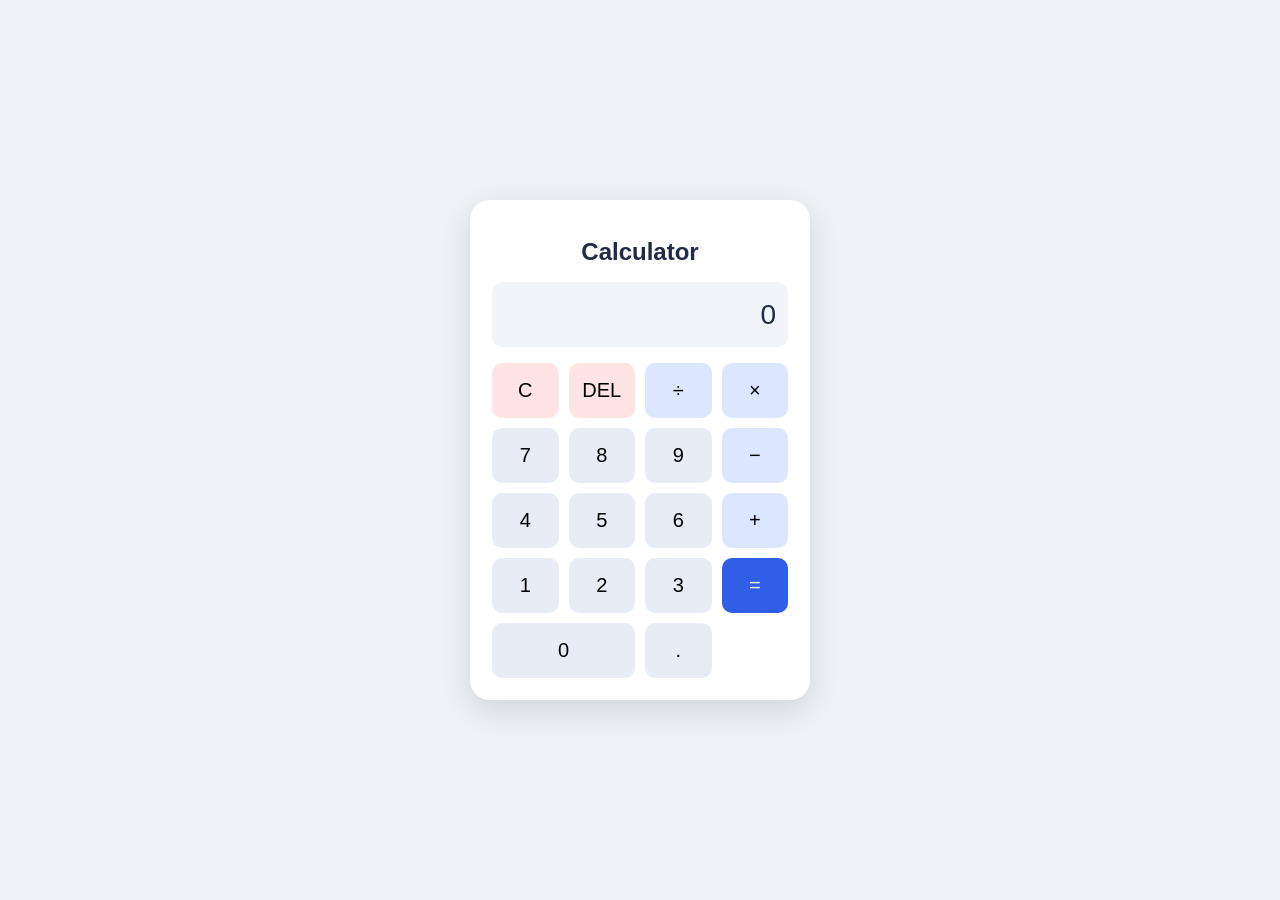
==== index.html @ 1b438744 "Add Calculator project files" ====
<!DOCTYPE html>
<html lang="en">
<head>
    <meta charset="UTF-8">
    <meta name="viewport" content="width=device-width, initial-scale=1.0">
    <title>My Calculator</title>
    <link rel="stylesheet" href="style.css">
    <script src="script.js" defer></script>
</head>
<body>
    <main class="calculator">
        <h1>Calculator</h1>

        <input
            type="text"
            id="display"
            value="0"
            aria-label="Calculator display"
            readonly
        >

        <div class="buttons">
            <button data-action="clear">C</button>
            <button data-action="delete">DEL</button>
            <button data-value="/">÷</button>
            <button data-value="*">×</button>

            <button data-value="7">7</button>
            <button data-value="8">8</button>
            <button data-value="9">9</button>
            <button data-value="-">−</button>

            <button data-value="4">4</button>
            <button data-value="5">5</button>
            <button data-value="6">6</button>
            <button data-value="+">+</button>

            <button data-value="1">1</button>
            <button data-value="2">2</button>
            <button data-value="3">3</button>
            <button data-action="equals">=</button>

            <button data-value="0" class="zero">0</button>
            <button data-value=".">.</button>
        </div>
    </main>
</body>
</html>
---- style.css ----
* {
    box-sizing: border-box;
}

body {
    margin: 0;
    min-height: 100vh;
    display: flex;
    justify-content: center;
    align-items: center;
    background: #eef2f7;
    font-family: Arial, sans-serif;
}

.calculator {
    width: min(340px, 92vw);
    padding: 22px;
    border-radius: 20px;
    background: #ffffff;
    box-shadow: 0 10px 30px rgba(0, 0, 0, 0.12);
}

h1 {
    text-align: center;
    font-size: 24px;
    color: #202b46;
}

#display {
    width: 100%;
    height: 65px;
    margin-bottom: 16px;
    padding: 12px;
    border: none;
    border-radius: 10px;
    background: #f1f4f9;
    text-align: right;
    font-size: 28px;
    color: #202b46;
}

.buttons {
    display: grid;
    grid-template-columns: repeat(4, 1fr);
    gap: 10px;
}

button {
    min-height: 55px;
    border: none;
    border-radius: 10px;
    background: #e8edf5;
    font-size: 20px;
    cursor: pointer;
}

button:hover {
    background: #d5dfef;
}

button[data-value="+"] ,
button[data-value="-"] ,
button[data-value="*"] ,
button[data-value="/"] {
    background: #dce7ff;
}

button[data-action="equals"] {
    background: #315ee7;
    color: white;
}

button[data-action="clear"],
button[data-action="delete"] {
    background: #ffe4e4;
}

button.zero {
    grid-column: span 2;
}
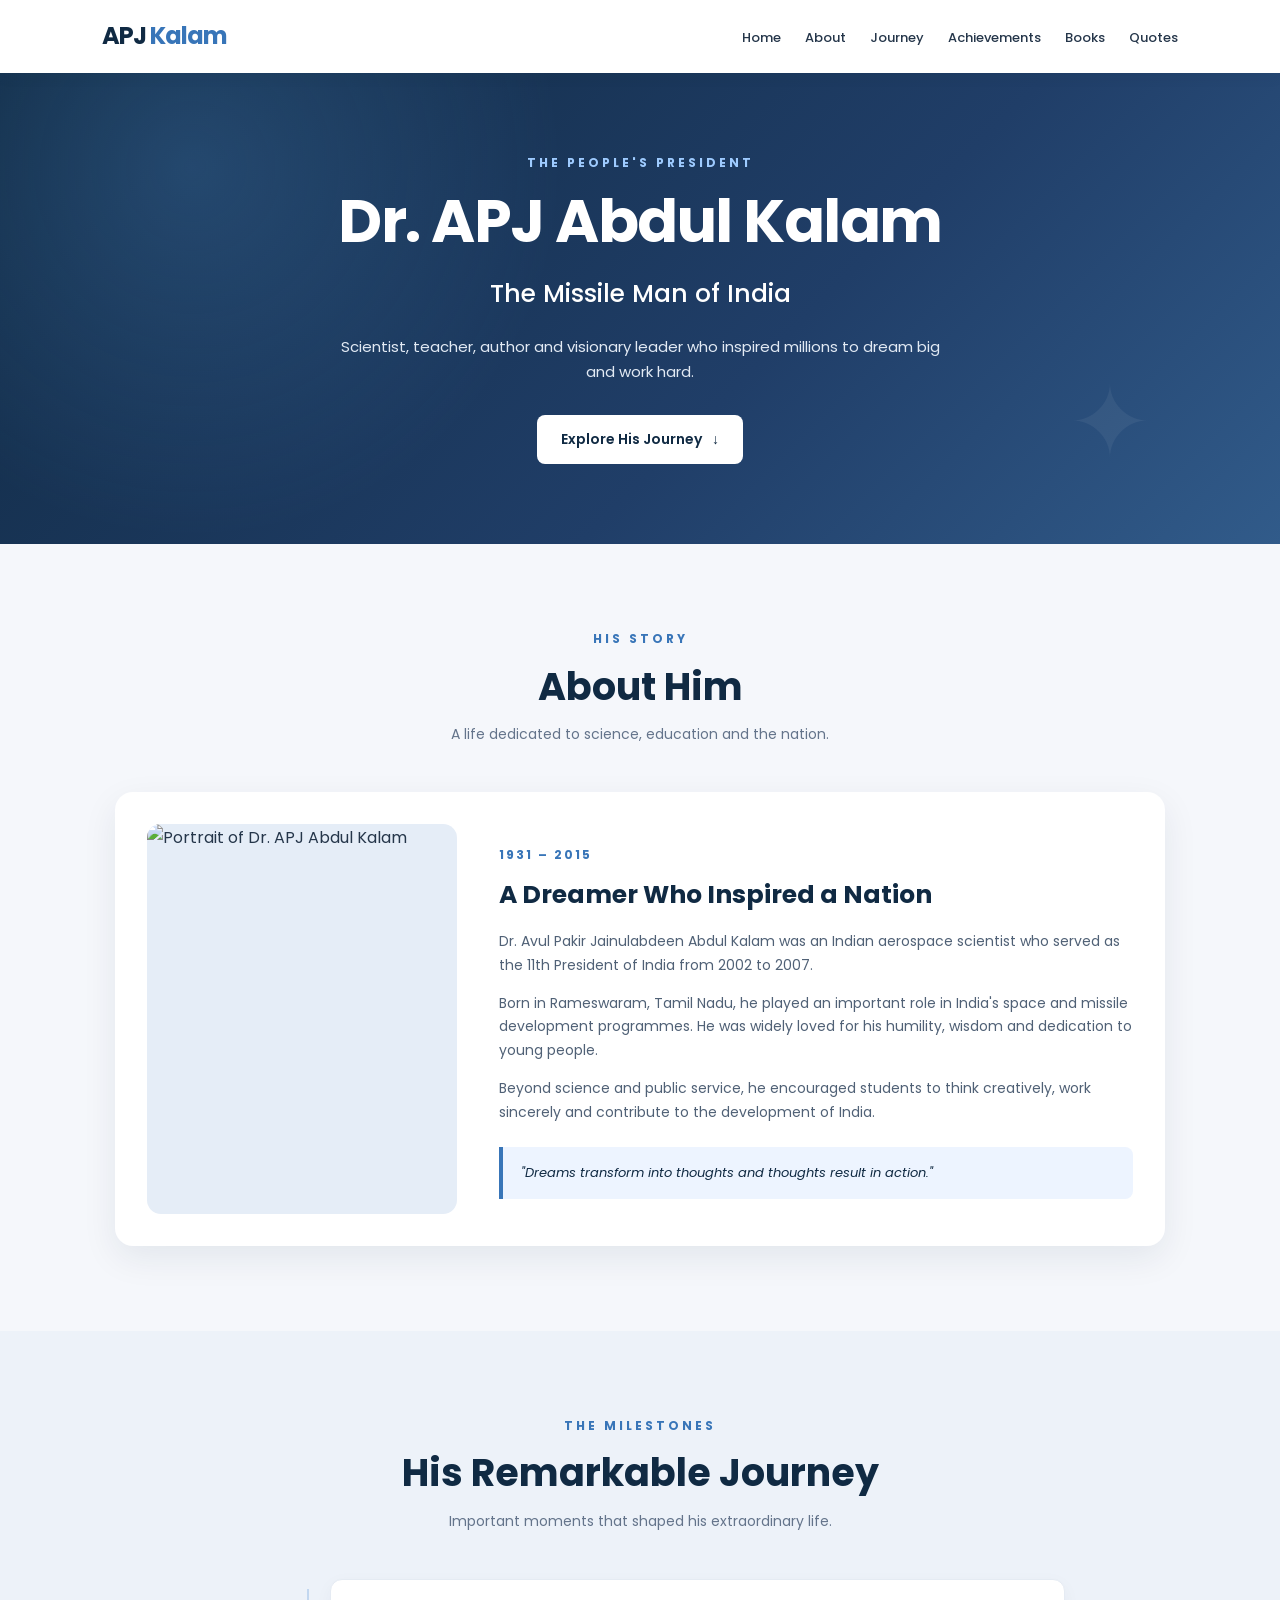
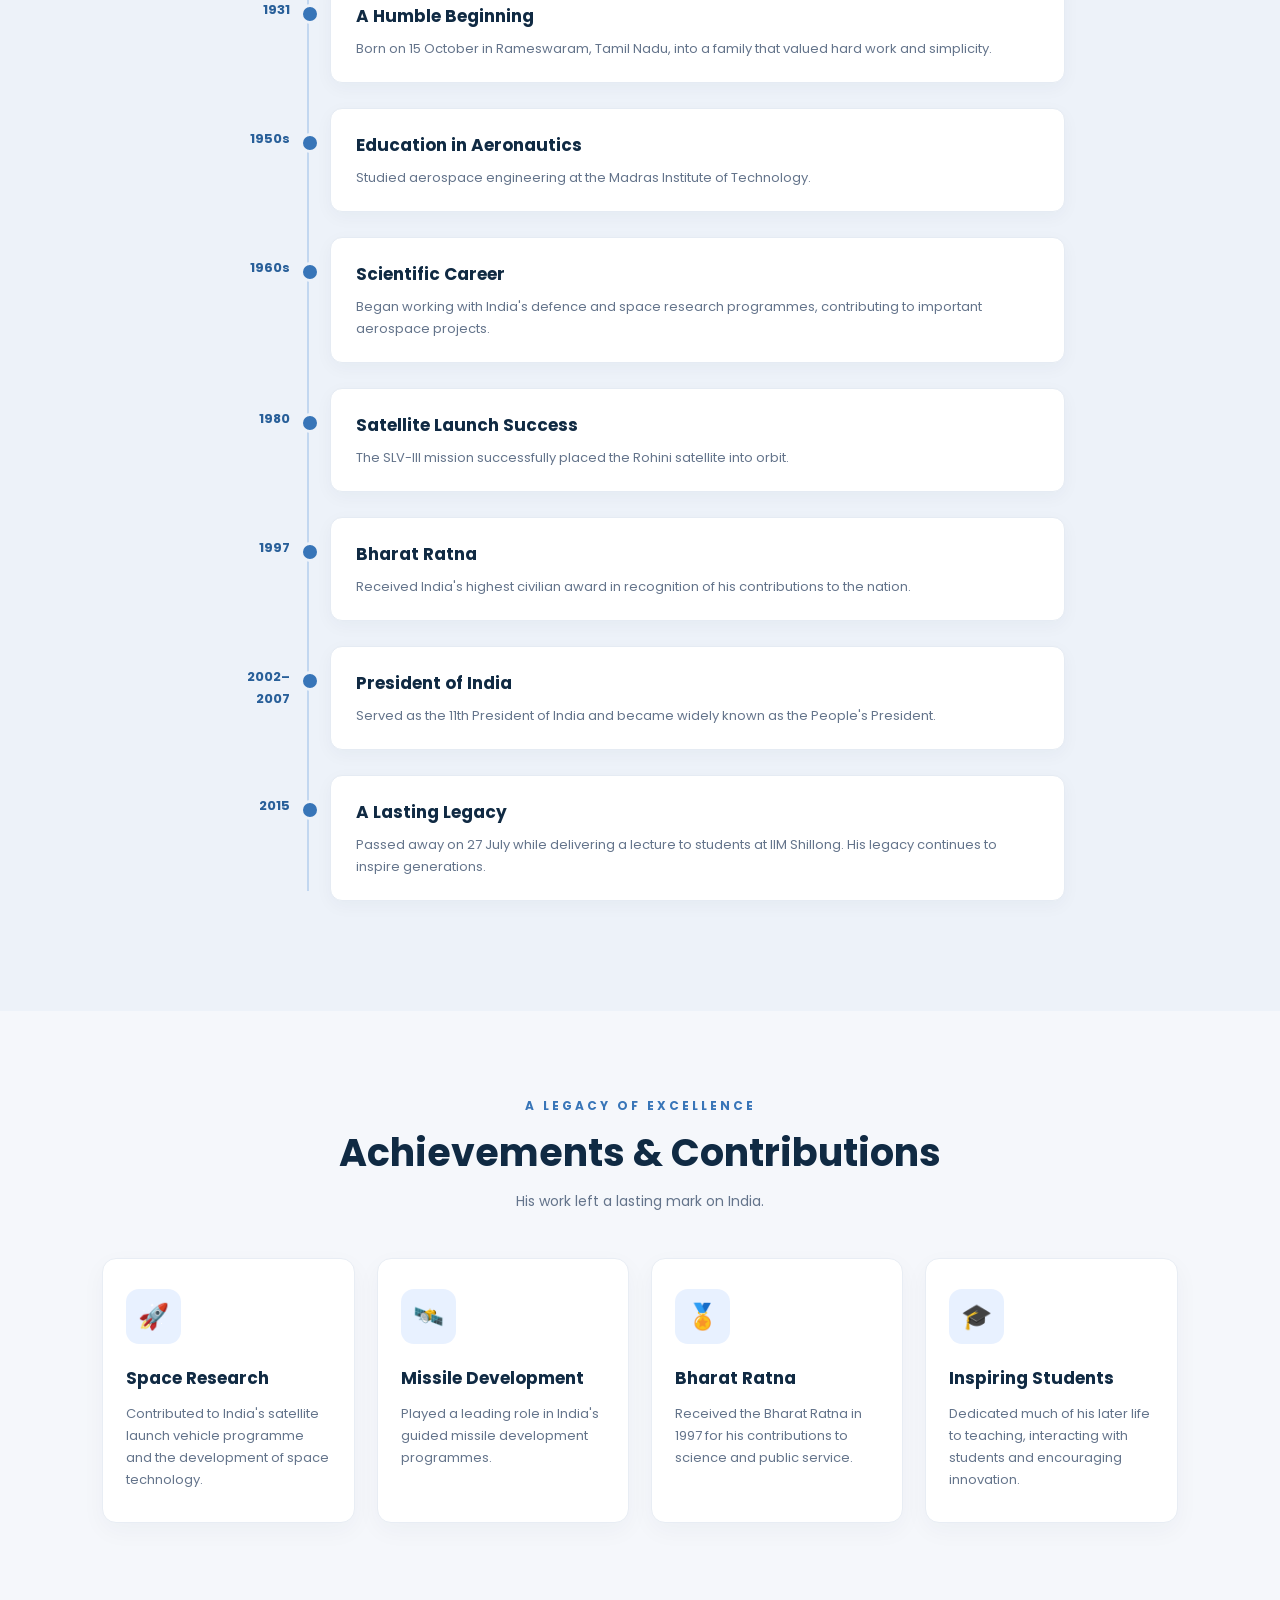
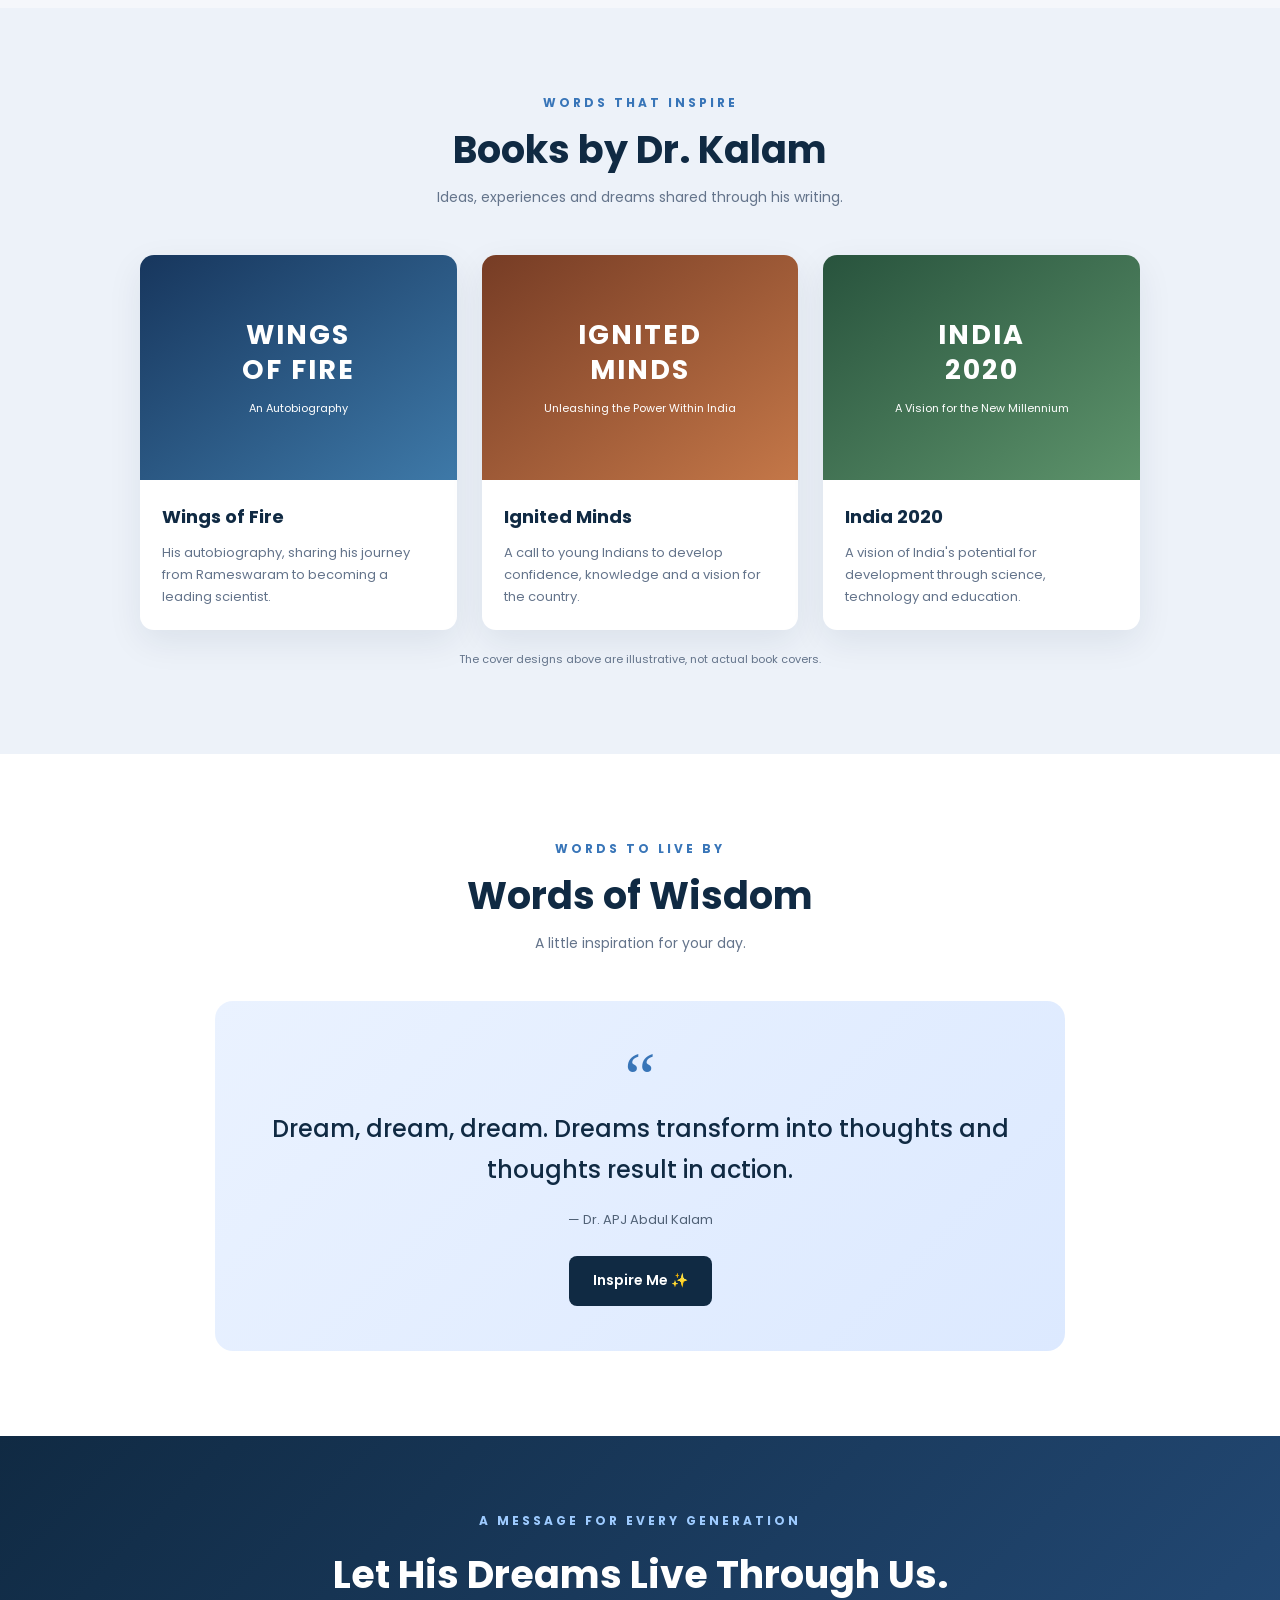
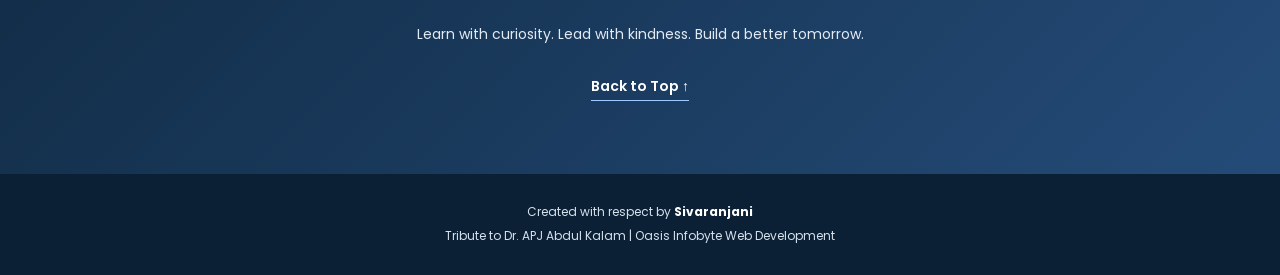
==== commit fcf5449c: "Add APJ Abdul Kalam Tribute Page" ====
--- a/index.html
+++ b/index.html
@@ -4,46 +4,345 @@
 <head>
     <meta charset="UTF-8">
     <meta name="viewport" content="width=device-width, initial-scale=1.0">
-    <title>My Calculator</title>
+    <meta name="description" content="A tribute to Dr. APJ Abdul Kalam, India's Missile Man and People's President.">
+    <title>Dr. APJ Abdul Kalam | Tribute Page</title>
+
+    <link rel="preconnect" href="https://fonts.googleapis.com">
+    <link rel="preconnect" href="https://fonts.gstatic.com" crossorigin>
+    <link href="https://fonts.googleapis.com/css2?family=Poppins:wght@300;400;500;600;700&display=swap" rel="stylesheet">
+
     <link rel="stylesheet" href="style.css">
     <script src="script.js" defer></script>
 </head>
+
 <body>
-    <main class="calculator">
-        <h1>Calculator</h1>
-
-        <input
-            type="text"
-            id="display"
-            value="0"
-            aria-label="Calculator display"
-            readonly
-        >
-
-        <div class="buttons">
-            <button data-action="clear">C</button>
-            <button data-action="delete">DEL</button>
-            <button data-value="/">÷</button>
-            <button data-value="*">×</button>
-
-            <button data-value="7">7</button>
-            <button data-value="8">8</button>
-            <button data-value="9">9</button>
-            <button data-value="-">−</button>
-
-            <button data-value="4">4</button>
-            <button data-value="5">5</button>
-            <button data-value="6">6</button>
-            <button data-value="+">+</button>
-
-            <button data-value="1">1</button>
-            <button data-value="2">2</button>
-            <button data-value="3">3</button>
-            <button data-action="equals">=</button>
-
-            <button data-value="0" class="zero">0</button>
-            <button data-value=".">.</button>
-        </div>
+
+    <!-- Navigation -->
+    <nav class="navbar">
+        <a href="#home" class="logo">APJ <span>Kalam</span></a>
+
+        <button class="menu-toggle" id="menuToggle"
+                aria-label="Toggle navigation" aria-expanded="false">
+            ☰
+        </button>
+
+        <ul class="nav-links" id="navLinks">
+            <li><a href="#home">Home</a></li>
+            <li><a href="#about">About</a></li>
+            <li><a href="#timeline">Journey</a></li>
+            <li><a href="#achievements">Achievements</a></li>
+            <li><a href="#books">Books</a></li>
+            <li><a href="#quotes">Quotes</a></li>
+        </ul>
+    </nav>
+
+    <main>
+        <!-- Hero Section -->
+        <header class="hero" id="home">
+            <div class="hero-content">
+                <p class="eyebrow">THE PEOPLE'S PRESIDENT</p>
+
+                <h1>Dr. APJ Abdul Kalam</h1>
+
+                <p class="hero-subtitle">
+                    The Missile Man of India
+                </p>
+
+                <p class="hero-description">
+                    Scientist, teacher, author and visionary leader
+                    who inspired millions to dream big and work hard.
+                </p>
+
+                <a href="#about" class="primary-btn">
+                    Explore His Journey <span>↓</span>
+                </a>
+            </div>
+
+            <div class="hero-decoration" aria-hidden="true">✦</div>
+        </header>
+
+        <!-- About Section -->
+        <section class="section" id="about">
+            <div class="section-heading">
+                <p class="eyebrow">HIS STORY</p>
+                <h2>About Him</h2>
+                <p>A life dedicated to science, education and the nation.</p>
+            </div>
+
+            <div class="about-card">
+                <div class="about-image">
+                    <img
+                        src="https://upload.wikimedia.org/wikipedia/commons/6/6e/A._P._J._Abdul_Kalam.jpg"
+                        alt="Portrait of Dr. APJ Abdul Kalam"
+                        loading="lazy"
+                        onerror="this.onerror=null;this.src='https://placehold.co/400x500/e5edf7/17365d?text=APJ+Abdul+Kalam';"
+                    >
+                </div>
+
+                <div class="about-content">
+                    <span class="small-label">1931 – 2015</span>
+                    <h3>A Dreamer Who Inspired a Nation</h3>
+
+                    <p>
+                        Dr. Avul Pakir Jainulabdeen Abdul Kalam was an Indian
+                        aerospace scientist who served as the 11th President
+                        of India from 2002 to 2007.
+                    </p>
+
+                    <p>
+                        Born in Rameswaram, Tamil Nadu, he played an important
+                        role in India's space and missile development programmes.
+                        He was widely loved for his humility, wisdom and
+                        dedication to young people.
+                    </p>
+
+                    <p>
+                        Beyond science and public service, he encouraged
+                        students to think creatively, work sincerely and
+                        contribute to the development of India.
+                    </p>
+
+                    <div class="about-highlight">
+                        "Dreams transform into thoughts and thoughts result in action."
+                    </div>
+                </div>
+            </div>
+        </section>
+
+        <!-- Timeline Section -->
+        <section class="section section-soft" id="timeline">
+            <div class="section-heading">
+                <p class="eyebrow">THE MILESTONES</p>
+                <h2>His Remarkable Journey</h2>
+                <p>Important moments that shaped his extraordinary life.</p>
+            </div>
+
+            <div class="timeline">
+                <article class="timeline-item">
+                    <span class="timeline-year">1931</span>
+                    <div class="timeline-card">
+                        <h3>A Humble Beginning</h3>
+                        <p>
+                            Born on 15 October in Rameswaram, Tamil Nadu,
+                            into a family that valued hard work and simplicity.
+                        </p>
+                    </div>
+                </article>
+
+                <article class="timeline-item">
+                    <span class="timeline-year">1950s</span>
+                    <div class="timeline-card">
+                        <h3>Education in Aeronautics</h3>
+                        <p>
+                            Studied aerospace engineering at the Madras
+                            Institute of Technology.
+                        </p>
+                    </div>
+                </article>
+
+                <article class="timeline-item">
+                    <span class="timeline-year">1960s</span>
+                    <div class="timeline-card">
+                        <h3>Scientific Career</h3>
+                        <p>
+                            Began working with India's defence and space
+                            research programmes, contributing to important
+                            aerospace projects.
+                        </p>
+                    </div>
+                </article>
+
+                <article class="timeline-item">
+                    <span class="timeline-year">1980</span>
+                    <div class="timeline-card">
+                        <h3>Satellite Launch Success</h3>
+                        <p>
+                            The SLV-III mission successfully placed the
+                            Rohini satellite into orbit.
+                        </p>
+                    </div>
+                </article>
+
+                <article class="timeline-item">
+                    <span class="timeline-year">1997</span>
+                    <div class="timeline-card">
+                        <h3>Bharat Ratna</h3>
+                        <p>
+                            Received India's highest civilian award in
+                            recognition of his contributions to the nation.
+                        </p>
+                    </div>
+                </article>
+
+                <article class="timeline-item">
+                    <span class="timeline-year">2002–2007</span>
+                    <div class="timeline-card">
+                        <h3>President of India</h3>
+                        <p>
+                            Served as the 11th President of India and became
+                            widely known as the People's President.
+                        </p>
+                    </div>
+                </article>
+
+                <article class="timeline-item">
+                    <span class="timeline-year">2015</span>
+                    <div class="timeline-card">
+                        <h3>A Lasting Legacy</h3>
+                        <p>
+                            Passed away on 27 July while delivering a lecture
+                            to students at IIM Shillong. His legacy continues
+                            to inspire generations.
+                        </p>
+                    </div>
+                </article>
+            </div>
+        </section>
+
+        <!-- Achievements Section -->
+        <section class="section" id="achievements">
+            <div class="section-heading">
+                <p class="eyebrow">A LEGACY OF EXCELLENCE</p>
+                <h2>Achievements & Contributions</h2>
+                <p>His work left a lasting mark on India.</p>
+            </div>
+
+            <div class="achievement-grid">
+                <article class="achievement-card">
+                    <div class="card-icon">🚀</div>
+                    <h3>Space Research</h3>
+                    <p>
+                        Contributed to India's satellite launch vehicle
+                        programme and the development of space technology.
+                    </p>
+                </article>
+
+                <article class="achievement-card">
+                    <div class="card-icon">🛰️</div>
+                    <h3>Missile Development</h3>
+                    <p>
+                        Played a leading role in India's guided missile
+                        development programmes.
+                    </p>
+                </article>
+
+                <article class="achievement-card">
+                    <div class="card-icon">🏅</div>
+                    <h3>Bharat Ratna</h3>
+                    <p>
+                        Received the Bharat Ratna in 1997 for his
+                        contributions to science and public service.
+                    </p>
+                </article>
+
+                <article class="achievement-card">
+                    <div class="card-icon">🎓</div>
+                    <h3>Inspiring Students</h3>
+                    <p>
+                        Dedicated much of his later life to teaching,
+                        interacting with students and encouraging innovation.
+                    </p>
+                </article>
+            </div>
+        </section>
+
+        <!-- Books Section -->
+        <section class="section section-soft" id="books">
+            <div class="section-heading">
+                <p class="eyebrow">WORDS THAT INSPIRE</p>
+                <h2>Books by Dr. Kalam</h2>
+                <p>Ideas, experiences and dreams shared through his writing.</p>
+            </div>
+
+            <div class="books-grid">
+                <article class="book-card">
+                    <div class="book-cover cover-one">
+                        <span>WINGS<br>OF FIRE</span>
+                        <small>An Autobiography</small>
+                    </div>
+                    <div class="book-info">
+                        <h3>Wings of Fire</h3>
+                        <p>
+                            His autobiography, sharing his journey from
+                            Rameswaram to becoming a leading scientist.
+                        </p>
+                    </div>
+                </article>
+
+                <article class="book-card">
+                    <div class="book-cover cover-two">
+                        <span>IGNITED<br>MINDS</span>
+                        <small>Unleashing the Power Within India</small>
+                    </div>
+                    <div class="book-info">
+                        <h3>Ignited Minds</h3>
+                        <p>
+                            A call to young Indians to develop confidence,
+                            knowledge and a vision for the country.
+                        </p>
+                    </div>
+                </article>
+
+                <article class="book-card">
+                    <div class="book-cover cover-three">
+                        <span>INDIA<br>2020</span>
+                        <small>A Vision for the New Millennium</small>
+                    </div>
+                    <div class="book-info">
+                        <h3>India 2020</h3>
+                        <p>
+                            A vision of India's potential for development
+                            through science, technology and education.
+                        </p>
+                    </div>
+                </article>
+            </div>
+            <p class="books-note">
+                The cover designs above are illustrative, not actual book covers.
+            </p>
+        </section>
+
+        <!-- Quotes Section -->
+        <section class="section quotes-section" id="quotes">
+            <div class="section-heading">
+                <p class="eyebrow">WORDS TO LIVE BY</p>
+                <h2>Words of Wisdom</h2>
+                <p>A little inspiration for your day.</p>
+            </div>
+
+            <div class="quote-card">
+                <div class="quote-mark">“</div>
+
+                <blockquote id="quoteText" aria-live="polite">
+                    Dream, dream, dream. Dreams transform into thoughts
+                    and thoughts result in action.
+                </blockquote>
+
+                <p class="quote-author">— Dr. APJ Abdul Kalam</p>
+
+                <button class="primary-btn quote-btn" id="newQuoteBtn">
+                    Inspire Me ✨
+                </button>
+            </div>
+        </section>
+
+        <!-- Final Message -->
+        <section class="closing-section">
+            <p class="eyebrow">A MESSAGE FOR EVERY GENERATION</p>
+            <h2>Let His Dreams Live Through Us.</h2>
+            <p>
+                Learn with curiosity. Lead with kindness.
+                Build a better tomorrow.
+            </p>
+            <a href="#home" class="closing-link">Back to Top ↑</a>
+        </section>
     </main>
+
+    <!-- Footer -->
+    <footer class="footer">
+        <p>Created with respect by <strong>Sivaranjani</strong></p>
+        <p>Tribute to Dr. APJ Abdul Kalam | Oasis Infobyte Web Development</p>
+    </footer>
+
 </body>
 </html>
--- a/style.css
+++ b/style.css
@@ -1,81 +1,763 @@
+
+/* =========================
+   Global Styles
+========================= */
+:root {
+    --navy: #102a43;
+    --blue: #244b78;
+    --light-blue: #e8f1ff;
+    --background: #f5f7fb;
+    --white: #ffffff;
+    --text: #25364a;
+    --muted: #64748b;
+    --accent: #9ecbff;
+    --shadow: 0 12px 35px rgba(16, 42, 67, 0.08);
+}
 
 * {
+    margin: 0;
+    padding: 0;
     box-sizing: border-box;
 }
 
+html {
+    scroll-behavior: smooth;
+    scroll-padding-top: 85px;
+}
+
 body {
-    margin: 0;
-    min-height: 100vh;
+    font-family: "Poppins", sans-serif;
+    background: var(--background);
+    color: var(--text);
+    line-height: 1.7;
+}
+
+a {
+    color: inherit;
+}
+
+button {
+    font: inherit;
+}
+
+section {
+    scroll-margin-top: 80px;
+}
+
+/* =========================
+   Navigation
+========================= */
+.navbar {
+    position: sticky;
+    top: 0;
+    z-index: 1000;
+    display: flex;
+    justify-content: space-between;
+    align-items: center;
+    gap: 24px;
+    padding: 16px 8%;
+    background: rgba(255, 255, 255, 0.96);
+    backdrop-filter: blur(12px);
+    box-shadow: 0 2px 15px rgba(16, 42, 67, 0.07);
+}
+
+.logo {
+    color: var(--navy);
+    text-decoration: none;
+    font-size: 24px;
+    font-weight: 700;
+    letter-spacing: -1px;
+}
+
+.logo span {
+    color: #3875b8;
+}
+
+.nav-links {
+    list-style: none;
+    display: flex;
+    align-items: center;
+    gap: 24px;
+}
+
+.nav-links a {
+    text-decoration: none;
+    color: var(--text);
+    font-size: 13px;
+    font-weight: 500;
+    transition: color 0.25s ease;
+}
+
+.nav-links a:hover,
+.nav-links a:focus-visible {
+    color: #3875b8;
+}
+
+.menu-toggle {
+    display: none;
+    background: transparent;
+    border: 0;
+    color: var(--navy);
+    font-size: 28px;
+    cursor: pointer;
+}
+
+/* =========================
+   Hero
+========================= */
+.hero {
+    position: relative;
+    overflow: hidden;
+    min-height: 470px;
     display: flex;
     justify-content: center;
     align-items: center;
-    background: #eef2f7;
-    font-family: Arial, sans-serif;
-}
-
-.calculator {
-    width: min(340px, 92vw);
+    padding: 80px 20px;
+    text-align: center;
+    color: var(--white);
+    background:
+        radial-gradient(circle at 15% 20%, rgba(83, 145, 209, 0.25), transparent 32%),
+        linear-gradient(135deg, #102a43, #203e68 60%, #315b8a);
+}
+
+.hero-content {
+    position: relative;
+    z-index: 1;
+    max-width: 800px;
+    animation: fadeUp 0.8s ease both;
+}
+
+.eyebrow {
+    color: #3875b8;
+    font-size: 12px;
+    font-weight: 700;
+    letter-spacing: 3px;
+    margin-bottom: 12px;
+}
+
+.hero .eyebrow {
+    color: var(--accent);
+}
+
+.hero h1 {
+    font-size: clamp(34px, 5vw, 60px);
+    line-height: 1.2;
+    letter-spacing: -1.5px;
+    margin-bottom: 16px;
+}
+
+.hero-subtitle {
+    font-size: clamp(18px, 2.5vw, 25px);
+    font-weight: 500;
+}
+
+.hero-description {
+    max-width: 610px;
+    margin: 18px auto 30px;
+    color: #e2eaf4;
+    font-size: 15px;
+}
+
+.hero-decoration {
+    position: absolute;
+    right: 10%;
+    bottom: 8%;
+    font-size: 100px;
+    color: rgba(255, 255, 255, 0.06);
+}
+
+.primary-btn {
+    display: inline-flex;
+    align-items: center;
+    justify-content: center;
+    gap: 10px;
+    border: 0;
+    border-radius: 8px;
+    padding: 13px 24px;
+    background: var(--white);
+    color: var(--navy);
+    font-size: 14px;
+    font-weight: 600;
+    text-decoration: none;
+    cursor: pointer;
+    transition: transform 0.25s ease, background 0.25s ease,
+                box-shadow 0.25s ease;
+}
+
+.primary-btn:hover {
+    background: var(--light-blue);
+    transform: translateY(-3px);
+    box-shadow: 0 8px 22px rgba(0, 0, 0, 0.12);
+}
+
+/* =========================
+   General Sections
+========================= */
+.section {
+    padding: 85px 8%;
+}
+
+.section-soft {
+    background: #edf2f9;
+}
+
+.section-heading {
+    max-width: 700px;
+    text-align: center;
+    margin: 0 auto 45px;
+}
+
+.section-heading h2 {
+    color: var(--navy);
+    font-size: clamp(27px, 4vw, 38px);
+    line-height: 1.3;
+    margin-bottom: 12px;
+}
+
+.section-heading > p:last-child {
+    color: var(--muted);
+    font-size: 14px;
+}
+
+/* =========================
+   About
+========================= */
+.about-card {
+    max-width: 1050px;
+    margin: 0 auto;
+    display: grid;
+    grid-template-columns: 310px 1fr;
+    gap: 42px;
+    align-items: center;
+    padding: 32px;
+    background: var(--white);
+    border-radius: 18px;
+    box-shadow: var(--shadow);
+}
+
+.about-image {
+    overflow: hidden;
+    border-radius: 14px;
+    background: #e5edf7;
+}
+
+.about-image img {
+    display: block;
+    width: 100%;
+    height: 390px;
+    object-fit: cover;
+    object-position: center top;
+}
+
+.small-label {
+    display: inline-block;
+    margin-bottom: 12px;
+    color: #3875b8;
+    font-size: 12px;
+    font-weight: 700;
+    letter-spacing: 2px;
+}
+
+.about-content h3 {
+    margin-bottom: 18px;
+    color: var(--navy);
+    font-size: 25px;
+    line-height: 1.4;
+}
+
+.about-content p {
+    margin-bottom: 14px;
+    color: #506176;
+    font-size: 14px;
+}
+
+.about-highlight {
+    margin-top: 22px;
+    padding: 15px 18px;
+    border-left: 4px solid #3875b8;
+    border-radius: 0 8px 8px 0;
+    background: #edf4ff;
+    color: var(--navy);
+    font-size: 13px;
+    font-style: italic;
+}
+
+/* =========================
+   Timeline
+========================= */
+.timeline {
+    position: relative;
+    max-width: 850px;
+    margin: 0 auto;
+}
+
+.timeline::before {
+    content: "";
+    position: absolute;
+    top: 10px;
+    bottom: 10px;
+    left: 92px;
+    width: 2px;
+    background: #c2d7f0;
+}
+
+.timeline-item {
+    position: relative;
+    display: grid;
+    grid-template-columns: 75px 1fr;
+    gap: 40px;
+    margin-bottom: 25px;
+}
+
+.timeline-item::before {
+    content: "";
+    position: absolute;
+    left: 85px;
+    top: 25px;
+    width: 14px;
+    height: 14px;
+    border: 3px solid #edf2f9;
+    border-radius: 50%;
+    background: #3875b8;
+    z-index: 1;
+}
+
+.timeline-year {
+    padding-top: 20px;
+    text-align: right;
+    color: #285f99;
+    font-size: 13px;
+    font-weight: 700;
+}
+
+.timeline-card {
+    padding: 22px 25px;
+    background: var(--white);
+    border: 1px solid #e5ebf3;
+    border-radius: 12px;
+    box-shadow: 0 5px 18px rgba(16, 42, 67, 0.04);
+    transition: transform 0.25s ease, box-shadow 0.25s ease;
+}
+
+.timeline-card:hover {
+    transform: translateY(-4px);
+    box-shadow: var(--shadow);
+}
+
+.timeline-card h3 {
+    color: var(--navy);
+    font-size: 17px;
+    margin-bottom: 7px;
+}
+
+.timeline-card p {
+    color: var(--muted);
+    font-size: 13px;
+}
+
+/* =========================
+   Achievement Cards
+========================= */
+.achievement-grid {
+    display: grid;
+    grid-template-columns: repeat(4, minmax(0, 1fr));
+    gap: 22px;
+    max-width: 1200px;
+    margin: 0 auto;
+}
+
+.achievement-card {
+    padding: 30px 23px;
+    background: var(--white);
+    border: 1px solid #e8edf4;
+    border-radius: 14px;
+    box-shadow: 0 8px 25px rgba(16, 42, 67, 0.04);
+    transition: transform 0.25s ease, box-shadow 0.25s ease;
+}
+
+.achievement-card:hover {
+    transform: translateY(-7px);
+    box-shadow: var(--shadow);
+}
+
+.card-icon {
+    display: grid;
+    place-items: center;
+    width: 55px;
+    height: 55px;
+    margin-bottom: 20px;
+    border-radius: 13px;
+    background: var(--light-blue);
+    font-size: 25px;
+}
+
+.achievement-card h3 {
+    color: var(--navy);
+    font-size: 17px;
+    margin-bottom: 10px;
+}
+
+.achievement-card p {
+    color: var(--muted);
+    font-size: 13px;
+}
+
+/* =========================
+   Books
+========================= */
+.books-grid {
+    display: grid;
+    grid-template-columns: repeat(3, minmax(0, 1fr));
+    gap: 25px;
+    max-width: 1000px;
+    margin: 0 auto;
+}
+
+.book-card {
+    overflow: hidden;
+    background: var(--white);
+    border-radius: 14px;
+    box-shadow: var(--shadow);
+    transition: transform 0.25s ease;
+}
+
+.book-card:hover {
+    transform: translateY(-6px);
+}
+
+.book-cover {
+    min-height: 225px;
+    display: flex;
+    flex-direction: column;
+    justify-content: center;
+    align-items: center;
+    gap: 12px;
+    padding: 24px;
+    color: white;
+    text-align: center;
+}
+
+.book-cover span {
+    font-size: 27px;
+    font-weight: 700;
+    line-height: 1.3;
+    letter-spacing: 2px;
+}
+
+.book-cover small {
+    font-size: 11px;
+}
+
+.cover-one {
+    background: linear-gradient(145deg, #17365d, #3e79a8);
+}
+
+.cover-two {
+    background: linear-gradient(145deg, #763c25, #c47748);
+}
+
+.cover-three {
+    background: linear-gradient(145deg, #28533d, #5d936b);
+}
+
+.book-info {
     padding: 22px;
-    border-radius: 20px;
-    background: #ffffff;
-    box-shadow: 0 10px 30px rgba(0, 0, 0, 0.12);
-}
-
-h1 {
+}
+
+.book-info h3 {
+    margin-bottom: 9px;
+    color: var(--navy);
+    font-size: 18px;
+}
+
+.book-info p {
+    color: var(--muted);
+    font-size: 13px;
+}
+
+.books-note {
+    margin-top: 20px;
+    color: var(--muted);
     text-align: center;
-    font-size: 24px;
-    color: #202b46;
-}
-
-#display {
-    width: 100%;
-    height: 65px;
-    margin-bottom: 16px;
-    padding: 12px;
-    border: none;
-    border-radius: 10px;
-    background: #f1f4f9;
-    text-align: right;
-    font-size: 28px;
-    color: #202b46;
-}
-
-.buttons {
-    display: grid;
-    grid-template-columns: repeat(4, 1fr);
-    gap: 10px;
-}
-
-button {
-    min-height: 55px;
-    border: none;
-    border-radius: 10px;
-    background: #e8edf5;
-    font-size: 20px;
-    cursor: pointer;
-}
-
-button:hover {
-    background: #d5dfef;
-}
-
-button[data-value="+"] ,
-button[data-value="-"] ,
-button[data-value="*"] ,
-button[data-value="/"] {
-    background: #dce7ff;
-}
-
-button[data-action="equals"] {
-    background: #315ee7;
+    font-size: 11px;
+}
+
+/* =========================
+   Quotes
+========================= */
+.quotes-section {
+    background: var(--white);
+}
+
+.quote-card {
+    max-width: 850px;
+    margin: 0 auto;
+    padding: 45px 35px;
+    border-radius: 18px;
+    background: linear-gradient(135deg, #eaf2ff, #dce9ff);
+    text-align: center;
+}
+
+.quote-mark {
+    color: #3875b8;
+    font-family: Georgia, serif;
+    font-size: 70px;
+    line-height: 0.9;
+}
+
+.quote-card blockquote {
+    min-height: 70px;
+    color: var(--navy);
+    font-size: clamp(18px, 2.5vw, 24px);
+    font-weight: 500;
+    line-height: 1.7;
+}
+
+.quote-author {
+    margin: 18px 0 25px;
+    color: #506176;
+    font-size: 13px;
+}
+
+.quote-btn {
+    background: var(--navy);
+    color: var(--white);
+}
+
+.quote-btn:hover {
+    background: #28527f;
+}
+
+/* =========================
+   Closing Section
+========================= */
+.closing-section {
+    padding: 75px 20px;
+    text-align: center;
+    color: var(--white);
+    background: linear-gradient(135deg, #102a43, #244b78);
+}
+
+.closing-section .eyebrow {
+    color: var(--accent);
+}
+
+.closing-section h2 {
+    margin-bottom: 15px;
+    font-size: clamp(25px, 4vw, 38px);
+}
+
+.closing-section > p:not(.eyebrow) {
+    margin-bottom: 25px;
+    color: #e2eaf4;
+    font-size: 14px;
+}
+
+.closing-link {
     color: white;
-}
-
-button[data-action="clear"],
-button[data-action="delete"] {
-    background: #ffe4e4;
-}
-
-button.zero {
-    grid-column: span 2;
-}
+    font-size: 14px;
+    font-weight: 600;
+    text-decoration: none;
+    border-bottom: 1px solid var(--accent);
+    padding-bottom: 4px;
+}
+
+/* =========================
+   Footer
+========================= */
+.footer {
+    padding: 24px 20px;
+    background: #0b2035;
+    color: #d5e0ed;
+    text-align: center;
+}
+
+.footer p {
+    font-size: 12px;
+    margin: 4px 0;
+}
+
+.footer strong {
+    color: white;
+}
+
+/* =========================
+   Animation
+========================= */
+@keyframes fadeUp {
+    from {
+        opacity: 0;
+        transform: translateY(18px);
+    }
+
+    to {
+        opacity: 1;
+        transform: translateY(0);
+    }
+}
+
+/* =========================
+   Responsive Design
+========================= */
+@media (max-width: 1000px) {
+    .navbar {
+        padding: 15px 5%;
+    }
+
+    .nav-links {
+        gap: 14px;
+    }
+
+    .nav-links a {
+        font-size: 12px;
+    }
+
+    .section {
+        padding: 70px 5%;
+    }
+
+    .achievement-grid {
+        grid-template-columns: repeat(2, minmax(0, 1fr));
+    }
+
+    .about-card {
+        grid-template-columns: 260px 1fr;
+        gap: 28px;
+    }
+}
+
+@media (max-width: 760px) {
+    .navbar {
+        flex-wrap: wrap;
+    }
+
+    .menu-toggle {
+        display: block;
+    }
+
+    .nav-links {
+        display: none;
+        flex-direction: column;
+        align-items: stretch;
+        width: 100%;
+        gap: 0;
+        padding-top: 8px;
+    }
+
+    .nav-links.active {
+        display: flex;
+    }
+
+    .nav-links li a {
+        display: block;
+        padding: 11px 0;
+        font-size: 14px;
+    }
+
+    .hero {
+        min-height: 420px;
+        padding: 65px 22px;
+    }
+
+    .hero-decoration {
+        right: 5%;
+        font-size: 70px;
+    }
+
+    .about-card {
+        grid-template-columns: 1fr;
+        padding: 22px;
+        gap: 25px;
+    }
+
+    .about-image {
+        max-width: 350px;
+        width: 100%;
+        margin: 0 auto;
+    }
+
+    .about-image img {
+        height: 350px;
+    }
+
+    .timeline::before {
+        left: 12px;
+    }
+
+    .timeline-item {
+        grid-template-columns: 1fr;
+        gap: 8px;
+        padding-left: 35px;
+    }
+
+    .timeline-item::before {
+        left: 5px;
+        top: 8px;
+    }
+
+    .timeline-year {
+        padding-top: 0;
+        text-align: left;
+    }
+
+    .timeline-card {
+        padding: 19px;
+    }
+
+    .books-grid {
+        grid-template-columns: 1fr;
+        max-width: 430px;
+    }
+
+    .book-cover {
+        min-height: 200px;
+    }
+
+    .quote-card {
+        padding: 35px 22px;
+    }
+}
+
+@media (max-width: 480px) {
+    .section {
+        padding: 55px 20px;
+    }
+
+    .achievement-grid {
+        grid-template-columns: 1fr;
+    }
+
+    .achievement-card {
+        padding: 24px;
+    }
+
+    .hero h1 {
+        letter-spacing: -0.8px;
+    }
+
+    .hero-description {
+        font-size: 14px;
+    }
+
+    .section-heading {
+        margin-bottom: 30px;
+    }
+
+    .about-content h3 {
+        font-size: 21px;
+    }
+}
+
+/* Respect reduced-motion preferences */
+@media (prefers-reduced-motion: reduce) {
+    html {
+        scroll-behavior: auto;
+    }
+
+    *,
+    *::before,
+    *::after {
+        animation-duration: 0.01ms !important;
+        transition-duration: 0.01ms !important;
+    }
+}
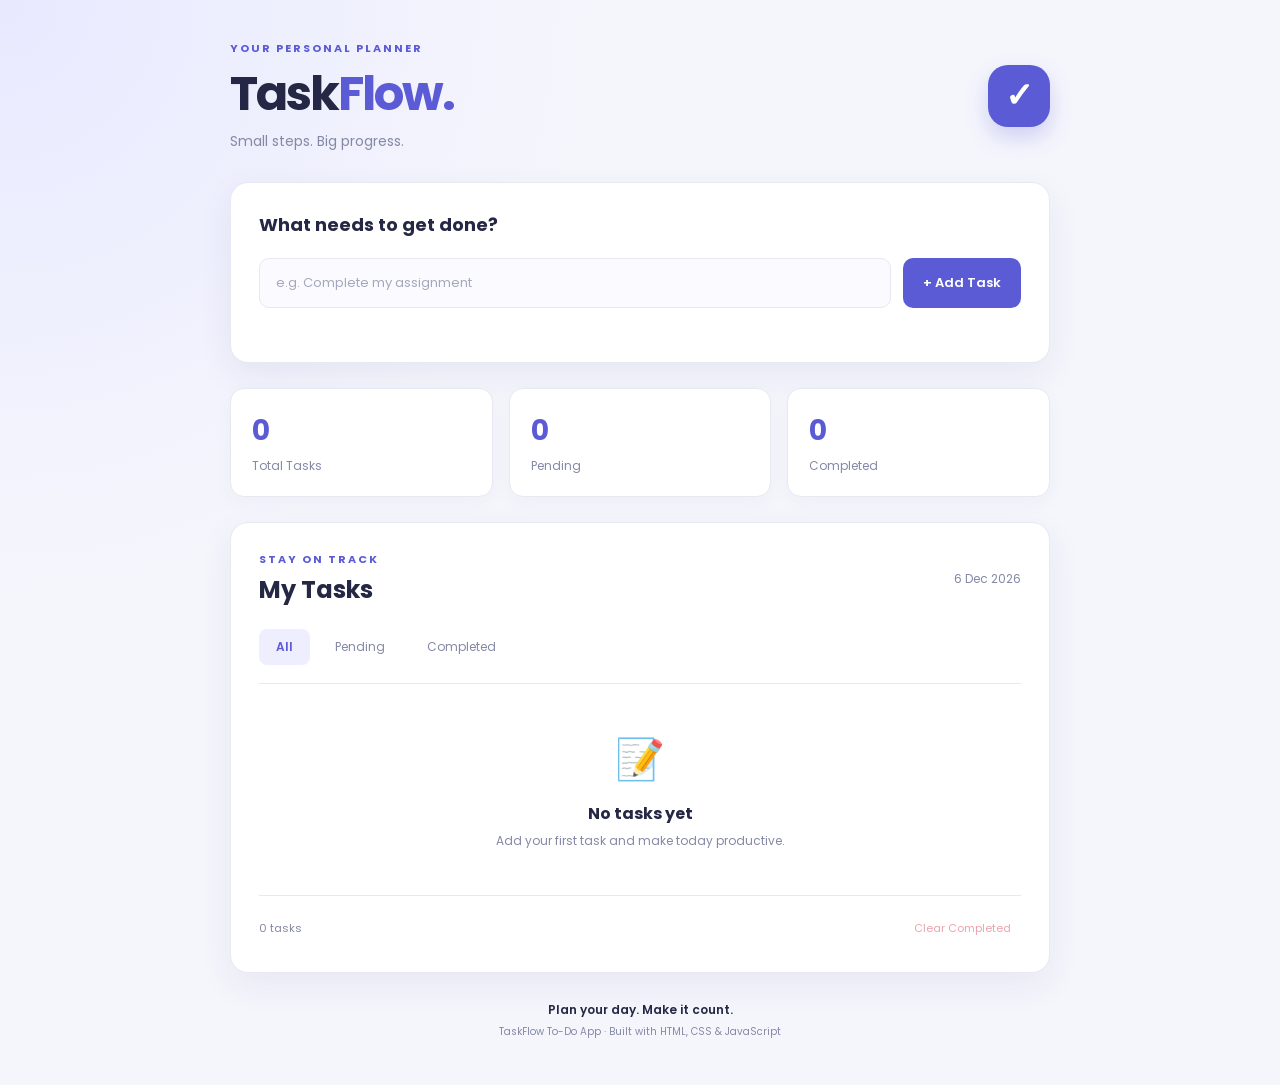
==== commit 1d0d174e: "Add To-Do Web App project" ====
--- a/index.html
+++ b/index.html
@@ -4,345 +4,100 @@
 <head>
     <meta charset="UTF-8">
     <meta name="viewport" content="width=device-width, initial-scale=1.0">
-    <meta name="description" content="A tribute to Dr. APJ Abdul Kalam, India's Missile Man and People's President.">
-    <title>Dr. APJ Abdul Kalam | Tribute Page</title>
+    <meta name="description" content="A simple and responsive To-Do List application.">
+    <title>TaskFlow | To-Do App</title>
 
     <link rel="preconnect" href="https://fonts.googleapis.com">
     <link rel="preconnect" href="https://fonts.gstatic.com" crossorigin>
-    <link href="https://fonts.googleapis.com/css2?family=Poppins:wght@300;400;500;600;700&display=swap" rel="stylesheet">
+    <link href="https://fonts.googleapis.com/css2?family=Poppins:wght@400;500;600;700&display=swap" rel="stylesheet">
 
     <link rel="stylesheet" href="style.css">
     <script src="script.js" defer></script>
 </head>
-
 <body>
 
-    <!-- Navigation -->
-    <nav class="navbar">
-        <a href="#home" class="logo">APJ <span>Kalam</span></a>
-
-        <button class="menu-toggle" id="menuToggle"
-                aria-label="Toggle navigation" aria-expanded="false">
-            ☰
-        </button>
-
-        <ul class="nav-links" id="navLinks">
-            <li><a href="#home">Home</a></li>
-            <li><a href="#about">About</a></li>
-            <li><a href="#timeline">Journey</a></li>
-            <li><a href="#achievements">Achievements</a></li>
-            <li><a href="#books">Books</a></li>
-            <li><a href="#quotes">Quotes</a></li>
-        </ul>
-    </nav>
-
-    <main>
-        <!-- Hero Section -->
-        <header class="hero" id="home">
-            <div class="hero-content">
-                <p class="eyebrow">THE PEOPLE'S PRESIDENT</p>
-
-                <h1>Dr. APJ Abdul Kalam</h1>
-
-                <p class="hero-subtitle">
-                    The Missile Man of India
-                </p>
-
-                <p class="hero-description">
-                    Scientist, teacher, author and visionary leader
-                    who inspired millions to dream big and work hard.
-                </p>
-
-                <a href="#about" class="primary-btn">
-                    Explore His Journey <span>↓</span>
-                </a>
+    <main class="app-container">
+        <header class="app-header">
+            <div>
+                <p class="eyebrow">YOUR PERSONAL PLANNER</p>
+                <h1>Task<span>Flow.</span></h1>
+                <p class="subtitle">Small steps. Big progress.</p>
             </div>
-
-            <div class="hero-decoration" aria-hidden="true">✦</div>
+            <div class="header-icon" aria-hidden="true">✓</div>
         </header>
 
-        <!-- About Section -->
-        <section class="section" id="about">
-            <div class="section-heading">
-                <p class="eyebrow">HIS STORY</p>
-                <h2>About Him</h2>
-                <p>A life dedicated to science, education and the nation.</p>
+        <section class="task-panel" aria-labelledby="addTaskTitle">
+            <h2 id="addTaskTitle">What needs to get done?</h2>
+
+            <form id="taskForm">
+                <label class="sr-only" for="taskInput">Enter a task</label>
+                <input
+                    type="text"
+                    id="taskInput"
+                    placeholder="e.g. Complete my assignment"
+                    maxlength="150"
+                    autocomplete="off"
+                    required
+                >
+                <button type="submit" class="add-btn" id="submitBtn">
+                    + Add Task
+                </button>
+            </form>
+
+            <p id="formMessage" class="form-message" aria-live="polite"></p>
+        </section>
+
+        <section class="task-summary" aria-label="Task summary">
+            <div class="summary-card">
+                <span class="summary-number" id="totalCount">0</span>
+                <span class="summary-label">Total Tasks</span>
             </div>
-
-            <div class="about-card">
-                <div class="about-image">
-                    <img
-                        src="https://upload.wikimedia.org/wikipedia/commons/6/6e/A._P._J._Abdul_Kalam.jpg"
-                        alt="Portrait of Dr. APJ Abdul Kalam"
-                        loading="lazy"
-                        onerror="this.onerror=null;this.src='https://placehold.co/400x500/e5edf7/17365d?text=APJ+Abdul+Kalam';"
-                    >
-                </div>
-
-                <div class="about-content">
-                    <span class="small-label">1931 – 2015</span>
-                    <h3>A Dreamer Who Inspired a Nation</h3>
-
-                    <p>
-                        Dr. Avul Pakir Jainulabdeen Abdul Kalam was an Indian
-                        aerospace scientist who served as the 11th President
-                        of India from 2002 to 2007.
-                    </p>
-
-                    <p>
-                        Born in Rameswaram, Tamil Nadu, he played an important
-                        role in India's space and missile development programmes.
-                        He was widely loved for his humility, wisdom and
-                        dedication to young people.
-                    </p>
-
-                    <p>
-                        Beyond science and public service, he encouraged
-                        students to think creatively, work sincerely and
-                        contribute to the development of India.
-                    </p>
-
-                    <div class="about-highlight">
-                        "Dreams transform into thoughts and thoughts result in action."
-                    </div>
-                </div>
+            <div class="summary-card">
+                <span class="summary-number" id="pendingCount">0</span>
+                <span class="summary-label">Pending</span>
+            </div>
+            <div class="summary-card">
+                <span class="summary-number" id="completedCount">0</span>
+                <span class="summary-label">Completed</span>
             </div>
         </section>
 
-        <!-- Timeline Section -->
-        <section class="section section-soft" id="timeline">
-            <div class="section-heading">
-                <p class="eyebrow">THE MILESTONES</p>
-                <h2>His Remarkable Journey</h2>
-                <p>Important moments that shaped his extraordinary life.</p>
+        <section class="tasks-section" aria-labelledby="tasksTitle">
+            <div class="tasks-heading">
+                <div>
+                    <p class="eyebrow">STAY ON TRACK</p>
+                    <h2 id="tasksTitle">My Tasks</h2>
+                </div>
+                <span class="task-date" id="currentDate"></span>
             </div>
 
-            <div class="timeline">
-                <article class="timeline-item">
-                    <span class="timeline-year">1931</span>
-                    <div class="timeline-card">
-                        <h3>A Humble Beginning</h3>
-                        <p>
-                            Born on 15 October in Rameswaram, Tamil Nadu,
-                            into a family that valued hard work and simplicity.
-                        </p>
-                    </div>
-                </article>
-
-                <article class="timeline-item">
-                    <span class="timeline-year">1950s</span>
-                    <div class="timeline-card">
-                        <h3>Education in Aeronautics</h3>
-                        <p>
-                            Studied aerospace engineering at the Madras
-                            Institute of Technology.
-                        </p>
-                    </div>
-                </article>
-
-                <article class="timeline-item">
-                    <span class="timeline-year">1960s</span>
-                    <div class="timeline-card">
-                        <h3>Scientific Career</h3>
-                        <p>
-                            Began working with India's defence and space
-                            research programmes, contributing to important
-                            aerospace projects.
-                        </p>
-                    </div>
-                </article>
-
-                <article class="timeline-item">
-                    <span class="timeline-year">1980</span>
-                    <div class="timeline-card">
-                        <h3>Satellite Launch Success</h3>
-                        <p>
-                            The SLV-III mission successfully placed the
-                            Rohini satellite into orbit.
-                        </p>
-                    </div>
-                </article>
-
-                <article class="timeline-item">
-                    <span class="timeline-year">1997</span>
-                    <div class="timeline-card">
-                        <h3>Bharat Ratna</h3>
-                        <p>
-                            Received India's highest civilian award in
-                            recognition of his contributions to the nation.
-                        </p>
-                    </div>
-                </article>
-
-                <article class="timeline-item">
-                    <span class="timeline-year">2002–2007</span>
-                    <div class="timeline-card">
-                        <h3>President of India</h3>
-                        <p>
-                            Served as the 11th President of India and became
-                            widely known as the People's President.
-                        </p>
-                    </div>
-                </article>
-
-                <article class="timeline-item">
-                    <span class="timeline-year">2015</span>
-                    <div class="timeline-card">
-                        <h3>A Lasting Legacy</h3>
-                        <p>
-                            Passed away on 27 July while delivering a lecture
-                            to students at IIM Shillong. His legacy continues
-                            to inspire generations.
-                        </p>
-                    </div>
-                </article>
-            </div>
-        </section>
-
-        <!-- Achievements Section -->
-        <section class="section" id="achievements">
-            <div class="section-heading">
-                <p class="eyebrow">A LEGACY OF EXCELLENCE</p>
-                <h2>Achievements & Contributions</h2>
-                <p>His work left a lasting mark on India.</p>
+            <div class="filters" role="group" aria-label="Filter tasks">
+                <button type="button" class="filter-btn active" data-filter="all">All</button>
+                <button type="button" class="filter-btn" data-filter="pending">Pending</button>
+                <button type="button" class="filter-btn" data-filter="completed">Completed</button>
             </div>
 
-            <div class="achievement-grid">
-                <article class="achievement-card">
-                    <div class="card-icon">🚀</div>
-                    <h3>Space Research</h3>
-                    <p>
-                        Contributed to India's satellite launch vehicle
-                        programme and the development of space technology.
-                    </p>
-                </article>
+            <ul id="taskList" class="task-list" aria-label="Your tasks"></ul>
 
-                <article class="achievement-card">
-                    <div class="card-icon">🛰️</div>
-                    <h3>Missile Development</h3>
-                    <p>
-                        Played a leading role in India's guided missile
-                        development programmes.
-                    </p>
-                </article>
-
-                <article class="achievement-card">
-                    <div class="card-icon">🏅</div>
-                    <h3>Bharat Ratna</h3>
-                    <p>
-                        Received the Bharat Ratna in 1997 for his
-                        contributions to science and public service.
-                    </p>
-                </article>
-
-                <article class="achievement-card">
-                    <div class="card-icon">🎓</div>
-                    <h3>Inspiring Students</h3>
-                    <p>
-                        Dedicated much of his later life to teaching,
-                        interacting with students and encouraging innovation.
-                    </p>
-                </article>
-            </div>
-        </section>
-
-        <!-- Books Section -->
-        <section class="section section-soft" id="books">
-            <div class="section-heading">
-                <p class="eyebrow">WORDS THAT INSPIRE</p>
-                <h2>Books by Dr. Kalam</h2>
-                <p>Ideas, experiences and dreams shared through his writing.</p>
+            <div id="emptyState" class="empty-state">
+                <div class="empty-icon">📝</div>
+                <h3>No tasks yet</h3>
+                <p>Add your first task and make today productive.</p>
             </div>
 
-            <div class="books-grid">
-                <article class="book-card">
-                    <div class="book-cover cover-one">
-                        <span>WINGS<br>OF FIRE</span>
-                        <small>An Autobiography</small>
-                    </div>
-                    <div class="book-info">
-                        <h3>Wings of Fire</h3>
-                        <p>
-                            His autobiography, sharing his journey from
-                            Rameswaram to becoming a leading scientist.
-                        </p>
-                    </div>
-                </article>
-
-                <article class="book-card">
-                    <div class="book-cover cover-two">
-                        <span>IGNITED<br>MINDS</span>
-                        <small>Unleashing the Power Within India</small>
-                    </div>
-                    <div class="book-info">
-                        <h3>Ignited Minds</h3>
-                        <p>
-                            A call to young Indians to develop confidence,
-                            knowledge and a vision for the country.
-                        </p>
-                    </div>
-                </article>
-
-                <article class="book-card">
-                    <div class="book-cover cover-three">
-                        <span>INDIA<br>2020</span>
-                        <small>A Vision for the New Millennium</small>
-                    </div>
-                    <div class="book-info">
-                        <h3>India 2020</h3>
-                        <p>
-                            A vision of India's potential for development
-                            through science, technology and education.
-                        </p>
-                    </div>
-                </article>
-            </div>
-            <p class="books-note">
-                The cover designs above are illustrative, not actual book covers.
-            </p>
-        </section>
-
-        <!-- Quotes Section -->
-        <section class="section quotes-section" id="quotes">
-            <div class="section-heading">
-                <p class="eyebrow">WORDS TO LIVE BY</p>
-                <h2>Words of Wisdom</h2>
-                <p>A little inspiration for your day.</p>
-            </div>
-
-            <div class="quote-card">
-                <div class="quote-mark">“</div>
-
-                <blockquote id="quoteText" aria-live="polite">
-                    Dream, dream, dream. Dreams transform into thoughts
-                    and thoughts result in action.
-                </blockquote>
-
-                <p class="quote-author">— Dr. APJ Abdul Kalam</p>
-
-                <button class="primary-btn quote-btn" id="newQuoteBtn">
-                    Inspire Me ✨
+            <div class="list-footer">
+                <span id="taskCountLabel">0 tasks</span>
+                <button type="button" id="clearCompletedBtn" class="clear-btn">
+                    Clear Completed
                 </button>
             </div>
         </section>
 
-        <!-- Final Message -->
-        <section class="closing-section">
-            <p class="eyebrow">A MESSAGE FOR EVERY GENERATION</p>
-            <h2>Let His Dreams Live Through Us.</h2>
-            <p>
-                Learn with curiosity. Lead with kindness.
-                Build a better tomorrow.
-            </p>
-            <a href="#home" class="closing-link">Back to Top ↑</a>
-        </section>
+        <footer class="app-footer">
+            <p>Plan your day. Make it count.</p>
+            <p>TaskFlow To-Do App · Built with HTML, CSS & JavaScript</p>
+        </footer>
     </main>
-
-    <!-- Footer -->
-    <footer class="footer">
-        <p>Created with respect by <strong>Sivaranjani</strong></p>
-        <p>Tribute to Dr. APJ Abdul Kalam | Oasis Infobyte Web Development</p>
-    </footer>
 
 </body>
 </html>
--- a/style.css
+++ b/style.css
@@ -1,17 +1,16 @@
 
-/* =========================
-   Global Styles
-========================= */
+/* ===== Global Styles ===== */
 :root {
-    --navy: #102a43;
-    --blue: #244b78;
-    --light-blue: #e8f1ff;
-    --background: #f5f7fb;
+    --primary: #5b5bd6;
+    --primary-dark: #4444b5;
+    --background: #f5f6fc;
     --white: #ffffff;
-    --text: #25364a;
-    --muted: #64748b;
-    --accent: #9ecbff;
-    --shadow: 0 12px 35px rgba(16, 42, 67, 0.08);
+    --text: #252844;
+    --muted: #8589a6;
+    --border: #e7e8f2;
+    --success: #218c69;
+    --danger: #d94c63;
+    --shadow: 0 12px 35px rgba(44, 47, 95, 0.07);
 }
 
 * {
@@ -20,574 +19,393 @@
     box-sizing: border-box;
 }
 
-html {
-    scroll-behavior: smooth;
-    scroll-padding-top: 85px;
-}
-
 body {
+    min-height: 100vh;
+    padding: 40px 20px;
     font-family: "Poppins", sans-serif;
-    background: var(--background);
+    background:
+        radial-gradient(circle at top left, #e8e9ff, transparent 35%),
+        var(--background);
     color: var(--text);
-    line-height: 1.7;
-}
-
-a {
-    color: inherit;
+}
+
+button,
+input {
+    font: inherit;
 }
 
 button {
-    font: inherit;
-}
-
-section {
-    scroll-margin-top: 80px;
-}
-
-/* =========================
-   Navigation
-========================= */
-.navbar {
-    position: sticky;
-    top: 0;
-    z-index: 1000;
+    cursor: pointer;
+}
+
+button:focus-visible,
+input:focus-visible {
+    outline: 3px solid rgba(91, 91, 214, 0.3);
+    outline-offset: 3px;
+}
+
+.sr-only {
+    position: absolute;
+    width: 1px;
+    height: 1px;
+    padding: 0;
+    margin: -1px;
+    overflow: hidden;
+    clip: rect(0, 0, 0, 0);
+    white-space: nowrap;
+    border: 0;
+}
+
+/* ===== Main Container ===== */
+.app-container {
+    width: 100%;
+    max-width: 820px;
+    margin: 0 auto;
+}
+
+/* ===== Header ===== */
+.app-header {
     display: flex;
     justify-content: space-between;
     align-items: center;
-    gap: 24px;
-    padding: 16px 8%;
-    background: rgba(255, 255, 255, 0.96);
-    backdrop-filter: blur(12px);
-    box-shadow: 0 2px 15px rgba(16, 42, 67, 0.07);
-}
-
-.logo {
-    color: var(--navy);
-    text-decoration: none;
-    font-size: 24px;
+    gap: 20px;
+    margin-bottom: 30px;
+}
+
+.eyebrow {
+    color: var(--primary);
+    font-size: 11px;
     font-weight: 700;
-    letter-spacing: -1px;
-}
-
-.logo span {
-    color: #3875b8;
-}
-
-.nav-links {
-    list-style: none;
-    display: flex;
-    align-items: center;
-    gap: 24px;
-}
-
-.nav-links a {
-    text-decoration: none;
+    letter-spacing: 2px;
+    margin-bottom: 8px;
+}
+
+.app-header h1 {
+    font-size: clamp(34px, 6vw, 48px);
+    line-height: 1.2;
+    letter-spacing: -2px;
+}
+
+.app-header h1 span {
+    color: var(--primary);
+}
+
+.subtitle {
+    margin-top: 8px;
+    color: var(--muted);
+    font-size: 14px;
+}
+
+.header-icon {
+    display: grid;
+    place-items: center;
+    width: 62px;
+    height: 62px;
+    border-radius: 20px;
+    background: var(--primary);
+    color: var(--white);
+    font-size: 34px;
+    font-weight: 600;
+    box-shadow: 0 10px 22px rgba(91, 91, 214, 0.25);
+}
+
+/* ===== Add Task Panel ===== */
+.task-panel {
+    padding: 28px;
+    background: var(--white);
+    border: 1px solid var(--border);
+    border-radius: 18px;
+    box-shadow: var(--shadow);
+}
+
+.task-panel h2 {
+    margin-bottom: 20px;
+    font-size: 18px;
+}
+
+#taskForm {
+    display: flex;
+    gap: 12px;
+}
+
+#taskInput {
+    width: 100%;
+    min-width: 0;
+    padding: 14px 16px;
+    border: 1px solid var(--border);
+    border-radius: 10px;
+    background: #fafaff;
     color: var(--text);
     font-size: 13px;
-    font-weight: 500;
-    transition: color 0.25s ease;
-}
-
-.nav-links a:hover,
-.nav-links a:focus-visible {
-    color: #3875b8;
-}
-
-.menu-toggle {
-    display: none;
-    background: transparent;
-    border: 0;
-    color: var(--navy);
+    transition: border-color 0.2s, box-shadow 0.2s;
+}
+
+#taskInput:focus {
+    border-color: var(--primary);
+    box-shadow: 0 0 0 3px rgba(91, 91, 214, 0.09);
+    outline: none;
+}
+
+#taskInput::placeholder {
+    color: #a5a8bd;
+}
+
+.add-btn {
+    flex-shrink: 0;
+    padding: 13px 20px;
+    border: none;
+    border-radius: 10px;
+    background: var(--primary);
+    color: var(--white);
+    font-size: 13px;
+    font-weight: 600;
+    transition: background 0.2s, transform 0.2s;
+}
+
+.add-btn:hover {
+    background: var(--primary-dark);
+    transform: translateY(-2px);
+}
+
+.form-message {
+    min-height: 18px;
+    margin-top: 8px;
+    color: var(--danger);
+    font-size: 12px;
+}
+
+/* ===== Summary Cards ===== */
+.task-summary {
+    display: grid;
+    grid-template-columns: repeat(3, 1fr);
+    gap: 16px;
+    margin: 25px 0;
+}
+
+.summary-card {
+    display: flex;
+    flex-direction: column;
+    gap: 5px;
+    padding: 21px;
+    background: var(--white);
+    border: 1px solid var(--border);
+    border-radius: 14px;
+    box-shadow: 0 6px 20px rgba(44, 47, 95, 0.035);
+}
+
+.summary-number {
+    color: var(--primary);
     font-size: 28px;
-    cursor: pointer;
-}
-
-/* =========================
-   Hero
-========================= */
-.hero {
-    position: relative;
-    overflow: hidden;
-    min-height: 470px;
-    display: flex;
-    justify-content: center;
-    align-items: center;
-    padding: 80px 20px;
-    text-align: center;
-    color: var(--white);
-    background:
-        radial-gradient(circle at 15% 20%, rgba(83, 145, 209, 0.25), transparent 32%),
-        linear-gradient(135deg, #102a43, #203e68 60%, #315b8a);
-}
-
-.hero-content {
-    position: relative;
-    z-index: 1;
-    max-width: 800px;
-    animation: fadeUp 0.8s ease both;
-}
-
-.eyebrow {
-    color: #3875b8;
-    font-size: 12px;
     font-weight: 700;
-    letter-spacing: 3px;
-    margin-bottom: 12px;
-}
-
-.hero .eyebrow {
-    color: var(--accent);
-}
-
-.hero h1 {
-    font-size: clamp(34px, 5vw, 60px);
-    line-height: 1.2;
-    letter-spacing: -1.5px;
-    margin-bottom: 16px;
-}
-
-.hero-subtitle {
-    font-size: clamp(18px, 2.5vw, 25px);
-    font-weight: 500;
-}
-
-.hero-description {
-    max-width: 610px;
-    margin: 18px auto 30px;
-    color: #e2eaf4;
-    font-size: 15px;
-}
-
-.hero-decoration {
-    position: absolute;
-    right: 10%;
-    bottom: 8%;
-    font-size: 100px;
-    color: rgba(255, 255, 255, 0.06);
-}
-
-.primary-btn {
-    display: inline-flex;
-    align-items: center;
-    justify-content: center;
-    gap: 10px;
-    border: 0;
-    border-radius: 8px;
-    padding: 13px 24px;
+}
+
+.summary-label {
+    color: var(--muted);
+    font-size: 12px;
+}
+
+/* ===== Task List Panel ===== */
+.tasks-section {
+    padding: 28px;
     background: var(--white);
-    color: var(--navy);
-    font-size: 14px;
-    font-weight: 600;
-    text-decoration: none;
-    cursor: pointer;
-    transition: transform 0.25s ease, background 0.25s ease,
-                box-shadow 0.25s ease;
-}
-
-.primary-btn:hover {
-    background: var(--light-blue);
-    transform: translateY(-3px);
-    box-shadow: 0 8px 22px rgba(0, 0, 0, 0.12);
-}
-
-/* =========================
-   General Sections
-========================= */
-.section {
-    padding: 85px 8%;
-}
-
-.section-soft {
-    background: #edf2f9;
-}
-
-.section-heading {
-    max-width: 700px;
-    text-align: center;
-    margin: 0 auto 45px;
-}
-
-.section-heading h2 {
-    color: var(--navy);
-    font-size: clamp(27px, 4vw, 38px);
-    line-height: 1.3;
-    margin-bottom: 12px;
-}
-
-.section-heading > p:last-child {
-    color: var(--muted);
-    font-size: 14px;
-}
-
-/* =========================
-   About
-========================= */
-.about-card {
-    max-width: 1050px;
-    margin: 0 auto;
-    display: grid;
-    grid-template-columns: 310px 1fr;
-    gap: 42px;
-    align-items: center;
-    padding: 32px;
-    background: var(--white);
+    border: 1px solid var(--border);
     border-radius: 18px;
     box-shadow: var(--shadow);
 }
 
-.about-image {
-    overflow: hidden;
-    border-radius: 14px;
-    background: #e5edf7;
-}
-
-.about-image img {
-    display: block;
-    width: 100%;
-    height: 390px;
-    object-fit: cover;
-    object-position: center top;
-}
-
-.small-label {
-    display: inline-block;
-    margin-bottom: 12px;
-    color: #3875b8;
-    font-size: 12px;
-    font-weight: 700;
-    letter-spacing: 2px;
-}
-
-.about-content h3 {
-    margin-bottom: 18px;
-    color: var(--navy);
-    font-size: 25px;
-    line-height: 1.4;
-}
-
-.about-content p {
-    margin-bottom: 14px;
-    color: #506176;
-    font-size: 14px;
-}
-
-.about-highlight {
-    margin-top: 22px;
-    padding: 15px 18px;
-    border-left: 4px solid #3875b8;
-    border-radius: 0 8px 8px 0;
-    background: #edf4ff;
-    color: var(--navy);
+.tasks-heading {
+    display: flex;
+    justify-content: space-between;
+    align-items: center;
+    gap: 15px;
+    margin-bottom: 22px;
+}
+
+.tasks-heading .eyebrow {
+    margin-bottom: 4px;
+}
+
+.tasks-heading h2 {
+    font-size: 24px;
+}
+
+.task-date {
+    color: var(--muted);
+    font-size: 12px;
+    text-align: right;
+}
+
+/* ===== Filters ===== */
+.filters {
+    display: flex;
+    flex-wrap: wrap;
+    gap: 8px;
+    padding-bottom: 18px;
+    border-bottom: 1px solid var(--border);
+}
+
+.filter-btn {
+    padding: 8px 16px;
+    border: 1px solid transparent;
+    border-radius: 8px;
+    background: transparent;
+    color: var(--muted);
+    font-size: 12px;
+    transition: all 0.2s;
+}
+
+.filter-btn:hover {
+    background: #f1f1ff;
+    color: var(--primary);
+}
+
+.filter-btn.active {
+    background: #eeeeff;
+    color: var(--primary);
+    font-weight: 600;
+}
+
+/* ===== Individual Tasks ===== */
+.task-list {
+    list-style: none;
+}
+
+.task-item {
+    display: flex;
+    align-items: center;
+    gap: 12px;
+    padding: 17px 0;
+    border-bottom: 1px solid #f0f0f6;
+    animation: fadeIn 0.25s ease;
+}
+
+.task-item:last-child {
+    border-bottom: none;
+}
+
+.task-checkbox {
+    width: 19px;
+    height: 19px;
+    flex-shrink: 0;
+    accent-color: var(--primary);
+    cursor: pointer;
+}
+
+.task-text {
+    flex: 1;
+    min-width: 0;
+    overflow-wrap: anywhere;
     font-size: 13px;
-    font-style: italic;
-}
-
-/* =========================
-   Timeline
-========================= */
-.timeline {
-    position: relative;
-    max-width: 850px;
-    margin: 0 auto;
-}
-
-.timeline::before {
-    content: "";
-    position: absolute;
-    top: 10px;
-    bottom: 10px;
-    left: 92px;
-    width: 2px;
-    background: #c2d7f0;
-}
-
-.timeline-item {
-    position: relative;
-    display: grid;
-    grid-template-columns: 75px 1fr;
-    gap: 40px;
-    margin-bottom: 25px;
-}
-
-.timeline-item::before {
-    content: "";
-    position: absolute;
-    left: 85px;
-    top: 25px;
-    width: 14px;
-    height: 14px;
-    border: 3px solid #edf2f9;
-    border-radius: 50%;
-    background: #3875b8;
-    z-index: 1;
-}
-
-.timeline-year {
-    padding-top: 20px;
-    text-align: right;
-    color: #285f99;
-    font-size: 13px;
-    font-weight: 700;
-}
-
-.timeline-card {
-    padding: 22px 25px;
-    background: var(--white);
-    border: 1px solid #e5ebf3;
-    border-radius: 12px;
-    box-shadow: 0 5px 18px rgba(16, 42, 67, 0.04);
-    transition: transform 0.25s ease, box-shadow 0.25s ease;
-}
-
-.timeline-card:hover {
-    transform: translateY(-4px);
-    box-shadow: var(--shadow);
-}
-
-.timeline-card h3 {
-    color: var(--navy);
-    font-size: 17px;
-    margin-bottom: 7px;
-}
-
-.timeline-card p {
-    color: var(--muted);
-    font-size: 13px;
-}
-
-/* =========================
-   Achievement Cards
-========================= */
-.achievement-grid {
-    display: grid;
-    grid-template-columns: repeat(4, minmax(0, 1fr));
-    gap: 22px;
-    max-width: 1200px;
-    margin: 0 auto;
-}
-
-.achievement-card {
-    padding: 30px 23px;
-    background: var(--white);
-    border: 1px solid #e8edf4;
-    border-radius: 14px;
-    box-shadow: 0 8px 25px rgba(16, 42, 67, 0.04);
-    transition: transform 0.25s ease, box-shadow 0.25s ease;
-}
-
-.achievement-card:hover {
-    transform: translateY(-7px);
-    box-shadow: var(--shadow);
-}
-
-.card-icon {
+}
+
+.task-item.completed .task-text {
+    color: #a2a5b8;
+    text-decoration: line-through;
+}
+
+.task-actions {
+    display: flex;
+    align-items: center;
+    gap: 6px;
+}
+
+.action-btn {
     display: grid;
     place-items: center;
-    width: 55px;
-    height: 55px;
-    margin-bottom: 20px;
-    border-radius: 13px;
-    background: var(--light-blue);
-    font-size: 25px;
-}
-
-.achievement-card h3 {
-    color: var(--navy);
-    font-size: 17px;
-    margin-bottom: 10px;
-}
-
-.achievement-card p {
-    color: var(--muted);
-    font-size: 13px;
-}
-
-/* =========================
-   Books
-========================= */
-.books-grid {
-    display: grid;
-    grid-template-columns: repeat(3, minmax(0, 1fr));
-    gap: 25px;
-    max-width: 1000px;
-    margin: 0 auto;
-}
-
-.book-card {
-    overflow: hidden;
-    background: var(--white);
-    border-radius: 14px;
-    box-shadow: var(--shadow);
-    transition: transform 0.25s ease;
-}
-
-.book-card:hover {
-    transform: translateY(-6px);
-}
-
-.book-cover {
-    min-height: 225px;
-    display: flex;
-    flex-direction: column;
-    justify-content: center;
+    min-width: 34px;
+    min-height: 34px;
+    padding: 6px;
+    border: none;
+    border-radius: 8px;
+    background: #f4f4fb;
+    color: #5b6080;
+    font-size: 12px;
+    transition: background 0.2s, color 0.2s;
+}
+
+.action-btn:hover {
+    background: #e9e9ff;
+    color: var(--primary);
+}
+
+.action-btn.delete:hover {
+    background: #fff0f2;
+    color: var(--danger);
+}
+
+/* ===== Empty State ===== */
+.empty-state {
+    padding: 45px 15px;
+    text-align: center;
+}
+
+.empty-icon {
+    margin-bottom: 12px;
+    font-size: 40px;
+}
+
+.empty-state h3 {
+    margin-bottom: 6px;
+    font-size: 16px;
+}
+
+.empty-state p {
+    color: var(--muted);
+    font-size: 12px;
+}
+
+.empty-state.hidden {
+    display: none;
+}
+
+/* ===== List Footer ===== */
+.list-footer {
+    display: flex;
+    justify-content: space-between;
     align-items: center;
     gap: 12px;
-    padding: 24px;
-    color: white;
+    padding-top: 17px;
+    border-top: 1px solid var(--border);
+    color: var(--muted);
+    font-size: 11px;
+}
+
+.clear-btn {
+    padding: 7px 10px;
+    border: none;
+    border-radius: 7px;
+    background: transparent;
+    color: var(--danger);
+    font-size: 11px;
+}
+
+.clear-btn:hover {
+    background: #fff0f2;
+}
+
+/* ===== Footer ===== */
+.app-footer {
+    padding: 28px 10px 5px;
     text-align: center;
 }
 
-.book-cover span {
-    font-size: 27px;
-    font-weight: 700;
-    line-height: 1.3;
-    letter-spacing: 2px;
-}
-
-.book-cover small {
-    font-size: 11px;
-}
-
-.cover-one {
-    background: linear-gradient(145deg, #17365d, #3e79a8);
-}
-
-.cover-two {
-    background: linear-gradient(145deg, #763c25, #c47748);
-}
-
-.cover-three {
-    background: linear-gradient(145deg, #28533d, #5d936b);
-}
-
-.book-info {
-    padding: 22px;
-}
-
-.book-info h3 {
-    margin-bottom: 9px;
-    color: var(--navy);
-    font-size: 18px;
-}
-
-.book-info p {
-    color: var(--muted);
-    font-size: 13px;
-}
-
-.books-note {
-    margin-top: 20px;
-    color: var(--muted);
-    text-align: center;
-    font-size: 11px;
-}
-
-/* =========================
-   Quotes
-========================= */
-.quotes-section {
-    background: var(--white);
-}
-
-.quote-card {
-    max-width: 850px;
-    margin: 0 auto;
-    padding: 45px 35px;
-    border-radius: 18px;
-    background: linear-gradient(135deg, #eaf2ff, #dce9ff);
-    text-align: center;
-}
-
-.quote-mark {
-    color: #3875b8;
-    font-family: Georgia, serif;
-    font-size: 70px;
-    line-height: 0.9;
-}
-
-.quote-card blockquote {
-    min-height: 70px;
-    color: var(--navy);
-    font-size: clamp(18px, 2.5vw, 24px);
-    font-weight: 500;
-    line-height: 1.7;
-}
-
-.quote-author {
-    margin: 18px 0 25px;
-    color: #506176;
-    font-size: 13px;
-}
-
-.quote-btn {
-    background: var(--navy);
-    color: var(--white);
-}
-
-.quote-btn:hover {
-    background: #28527f;
-}
-
-/* =========================
-   Closing Section
-========================= */
-.closing-section {
-    padding: 75px 20px;
-    text-align: center;
-    color: var(--white);
-    background: linear-gradient(135deg, #102a43, #244b78);
-}
-
-.closing-section .eyebrow {
-    color: var(--accent);
-}
-
-.closing-section h2 {
-    margin-bottom: 15px;
-    font-size: clamp(25px, 4vw, 38px);
-}
-
-.closing-section > p:not(.eyebrow) {
-    margin-bottom: 25px;
-    color: #e2eaf4;
-    font-size: 14px;
-}
-
-.closing-link {
-    color: white;
-    font-size: 14px;
+.app-footer p:first-child {
+    color: var(--text);
+    font-size: 12px;
     font-weight: 600;
-    text-decoration: none;
-    border-bottom: 1px solid var(--accent);
-    padding-bottom: 4px;
-}
-
-/* =========================
-   Footer
-========================= */
-.footer {
-    padding: 24px 20px;
-    background: #0b2035;
-    color: #d5e0ed;
-    text-align: center;
-}
-
-.footer p {
-    font-size: 12px;
-    margin: 4px 0;
-}
-
-.footer strong {
-    color: white;
-}
-
-/* =========================
-   Animation
-========================= */
-@keyframes fadeUp {
+}
+
+.app-footer p:last-child {
+    margin-top: 5px;
+    color: var(--muted);
+    font-size: 10px;
+}
+
+/* ===== Animation ===== */
+@keyframes fadeIn {
     from {
         opacity: 0;
-        transform: translateY(18px);
+        transform: translateY(5px);
     }
 
     to {
@@ -596,164 +414,72 @@
     }
 }
 
-/* =========================
-   Responsive Design
-========================= */
-@media (max-width: 1000px) {
-    .navbar {
-        padding: 15px 5%;
-    }
-
-    .nav-links {
-        gap: 14px;
-    }
-
-    .nav-links a {
-        font-size: 12px;
-    }
-
-    .section {
-        padding: 70px 5%;
-    }
-
-    .achievement-grid {
-        grid-template-columns: repeat(2, minmax(0, 1fr));
-    }
-
-    .about-card {
-        grid-template-columns: 260px 1fr;
-        gap: 28px;
-    }
-}
-
-@media (max-width: 760px) {
-    .navbar {
-        flex-wrap: wrap;
-    }
-
-    .menu-toggle {
-        display: block;
-    }
-
-    .nav-links {
-        display: none;
+/* ===== Responsive Layout ===== */
+@media (max-width: 560px) {
+    body {
+        padding: 25px 14px;
+    }
+
+    .app-header {
+        margin-bottom: 22px;
+    }
+
+    .header-icon {
+        width: 48px;
+        height: 48px;
+        border-radius: 15px;
+        font-size: 27px;
+    }
+
+    .task-panel,
+    .tasks-section {
+        padding: 20px 16px;
+    }
+
+    #taskForm {
         flex-direction: column;
-        align-items: stretch;
+    }
+
+    .add-btn {
         width: 100%;
-        gap: 0;
-        padding-top: 8px;
-    }
-
-    .nav-links.active {
-        display: flex;
-    }
-
-    .nav-links li a {
-        display: block;
-        padding: 11px 0;
-        font-size: 14px;
-    }
-
-    .hero {
-        min-height: 420px;
-        padding: 65px 22px;
-    }
-
-    .hero-decoration {
-        right: 5%;
-        font-size: 70px;
-    }
-
-    .about-card {
-        grid-template-columns: 1fr;
-        padding: 22px;
-        gap: 25px;
-    }
-
-    .about-image {
-        max-width: 350px;
-        width: 100%;
-        margin: 0 auto;
-    }
-
-    .about-image img {
-        height: 350px;
-    }
-
-    .timeline::before {
-        left: 12px;
-    }
-
-    .timeline-item {
-        grid-template-columns: 1fr;
+    }
+
+    .task-summary {
         gap: 8px;
-        padding-left: 35px;
-    }
-
-    .timeline-item::before {
-        left: 5px;
-        top: 8px;
-    }
-
-    .timeline-year {
-        padding-top: 0;
-        text-align: left;
-    }
-
-    .timeline-card {
-        padding: 19px;
-    }
-
-    .books-grid {
-        grid-template-columns: 1fr;
-        max-width: 430px;
-    }
-
-    .book-cover {
-        min-height: 200px;
-    }
-
-    .quote-card {
-        padding: 35px 22px;
-    }
-}
-
-@media (max-width: 480px) {
-    .section {
-        padding: 55px 20px;
-    }
-
-    .achievement-grid {
-        grid-template-columns: 1fr;
-    }
-
-    .achievement-card {
-        padding: 24px;
-    }
-
-    .hero h1 {
-        letter-spacing: -0.8px;
-    }
-
-    .hero-description {
-        font-size: 14px;
-    }
-
-    .section-heading {
-        margin-bottom: 30px;
-    }
-
-    .about-content h3 {
+        margin: 18px 0;
+    }
+
+    .summary-card {
+        padding: 15px 10px;
+    }
+
+    .summary-number {
+        font-size: 23px;
+    }
+
+    .summary-label {
+        font-size: 10px;
+    }
+
+    .tasks-heading h2 {
         font-size: 21px;
     }
-}
-
-/* Respect reduced-motion preferences */
+
+    .task-item {
+        gap: 9px;
+    }
+
+    .task-actions {
+        gap: 3px;
+    }
+
+    .action-btn {
+        min-width: 30px;
+        min-height: 30px;
+    }
+}
+
 @media (prefers-reduced-motion: reduce) {
-    html {
-        scroll-behavior: auto;
-    }
-
     *,
     *::before,
     *::after {
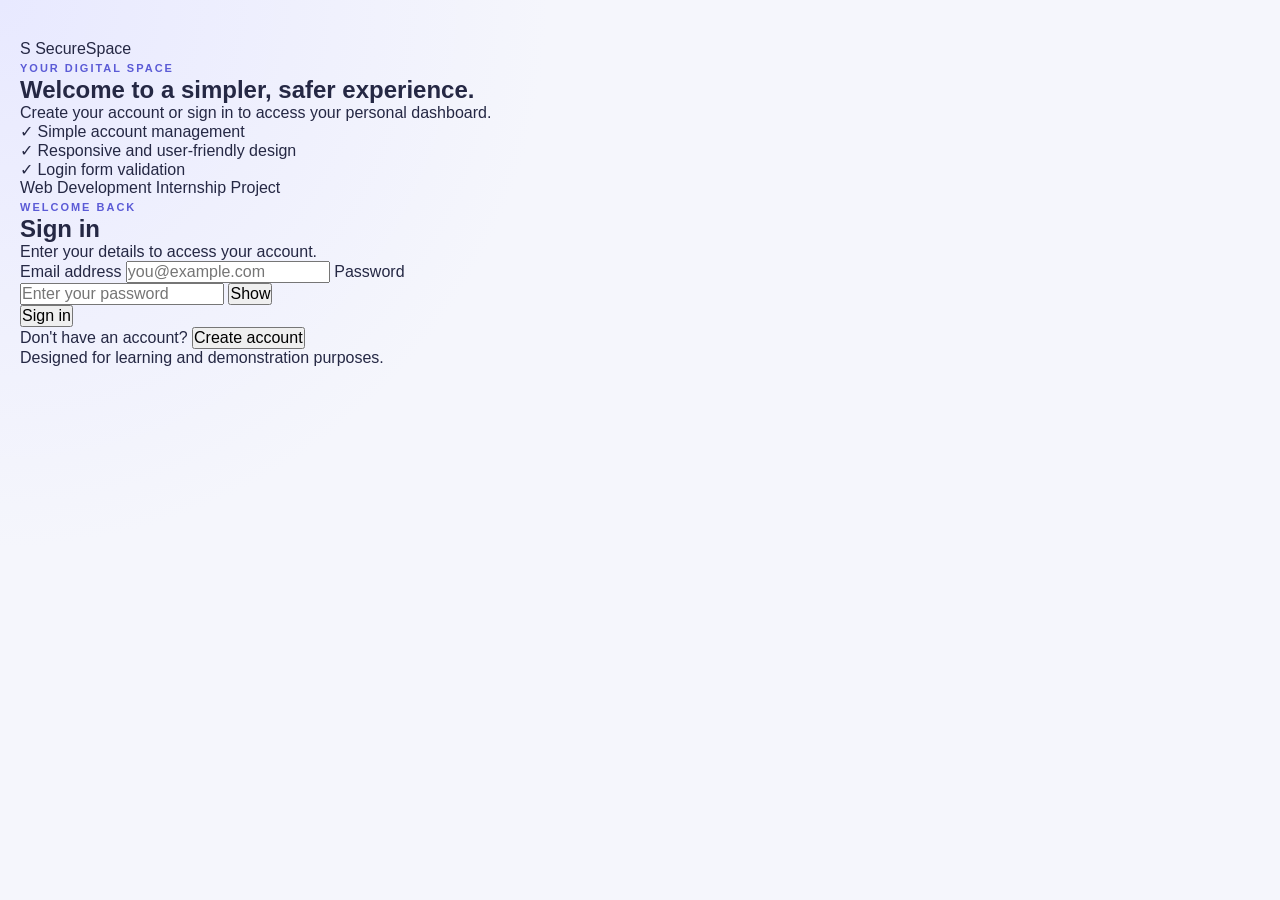
==== commit c63a6a01: "Add files via upload" ====
--- a/index.html
+++ b/index.html
@@ -4,100 +4,182 @@
 <head>
     <meta charset="UTF-8">
     <meta name="viewport" content="width=device-width, initial-scale=1.0">
-    <meta name="description" content="A simple and responsive To-Do List application.">
-    <title>TaskFlow | To-Do App</title>
-
-    <link rel="preconnect" href="https://fonts.googleapis.com">
-    <link rel="preconnect" href="https://fonts.gstatic.com" crossorigin>
-    <link href="https://fonts.googleapis.com/css2?family=Poppins:wght@400;500;600;700&display=swap" rel="stylesheet">
-
+    <meta name="description" content="SecureSpace login and signup demo">
+    <title>SecureSpace | Login Authentication</title>
     <link rel="stylesheet" href="style.css">
     <script src="script.js" defer></script>
 </head>
 <body>
+    <main class="auth-container">
+        <section class="welcome-panel">
+            <div class="brand">
+                <span class="brand-icon">S</span>
+                <span>SecureSpace</span>
+            </div>
 
-    <main class="app-container">
-        <header class="app-header">
-            <div>
-                <p class="eyebrow">YOUR PERSONAL PLANNER</p>
-                <h1>Task<span>Flow.</span></h1>
-                <p class="subtitle">Small steps. Big progress.</p>
+            <div class="welcome-content">
+                <span class="eyebrow">YOUR DIGITAL SPACE</span>
+                <h1>Welcome to a simpler, safer experience.</h1>
+                <p>Create your account or sign in to access your personal dashboard.</p>
+
+                <div class="feature">
+                    <span class="feature-icon">✓</span>
+                    <span>Simple account management</span>
+                </div>
+                <div class="feature">
+                    <span class="feature-icon">✓</span>
+                    <span>Responsive and user-friendly design</span>
+                </div>
+                <div class="feature">
+                    <span class="feature-icon">✓</span>
+                    <span>Login form validation</span>
+                </div>
             </div>
-            <div class="header-icon" aria-hidden="true">✓</div>
-        </header>
 
-        <section class="task-panel" aria-labelledby="addTaskTitle">
-            <h2 id="addTaskTitle">What needs to get done?</h2>
-
-            <form id="taskForm">
-                <label class="sr-only" for="taskInput">Enter a task</label>
-                <input
-                    type="text"
-                    id="taskInput"
-                    placeholder="e.g. Complete my assignment"
-                    maxlength="150"
-                    autocomplete="off"
-                    required
-                >
-                <button type="submit" class="add-btn" id="submitBtn">
-                    + Add Task
-                </button>
-            </form>
-
-            <p id="formMessage" class="form-message" aria-live="polite"></p>
+            <p class="welcome-footer">Web Development Internship Project</p>
         </section>
 
-        <section class="task-summary" aria-label="Task summary">
-            <div class="summary-card">
-                <span class="summary-number" id="totalCount">0</span>
-                <span class="summary-label">Total Tasks</span>
-            </div>
-            <div class="summary-card">
-                <span class="summary-number" id="pendingCount">0</span>
-                <span class="summary-label">Pending</span>
-            </div>
-            <div class="summary-card">
-                <span class="summary-number" id="completedCount">0</span>
-                <span class="summary-label">Completed</span>
-            </div>
-        </section>
+        <section class="form-panel">
+            <!-- Login -->
+            <div id="loginView" class="auth-view">
+                <span class="eyebrow">WELCOME BACK</span>
+                <h2>Sign in</h2>
+                <p class="form-description">Enter your details to access your account.</p>
 
-        <section class="tasks-section" aria-labelledby="tasksTitle">
-            <div class="tasks-heading">
-                <div>
-                    <p class="eyebrow">STAY ON TRACK</p>
-                    <h2 id="tasksTitle">My Tasks</h2>
-                </div>
-                <span class="task-date" id="currentDate"></span>
+                <form id="loginForm">
+                    <label for="loginEmail">Email address</label>
+                    <input
+                        type="email"
+                        id="loginEmail"
+                        placeholder="you@example.com"
+                        autocomplete="email"
+                        required
+                    >
+
+                    <label for="loginPassword">Password</label>
+                    <div class="password-field">
+                        <input
+                            type="password"
+                            id="loginPassword"
+                            placeholder="Enter your password"
+                            autocomplete="current-password"
+                            required
+                        >
+                        <button type="button" class="toggle-password"
+                            data-target="loginPassword">Show</button>
+                    </div>
+
+                    <p id="loginMessage" class="message" role="status"
+                        aria-live="polite"></p>
+
+                    <button type="submit" class="primary-button">Sign in</button>
+                </form>
+
+                <p class="switch-text">
+                    Don't have an account?
+                    <button type="button" class="text-button" id="showSignup">
+                        Create account
+                    </button>
+                </p>
             </div>
 
-            <div class="filters" role="group" aria-label="Filter tasks">
-                <button type="button" class="filter-btn active" data-filter="all">All</button>
-                <button type="button" class="filter-btn" data-filter="pending">Pending</button>
-                <button type="button" class="filter-btn" data-filter="completed">Completed</button>
+            <!-- Signup -->
+            <div id="signupView" class="auth-view" hidden>
+                <span class="eyebrow">GET STARTED</span>
+                <h2>Create account</h2>
+                <p class="form-description">Fill in the details to get started.</p>
+
+                <form id="signupForm">
+                    <label for="signupName">Full name</label>
+                    <input
+                        type="text"
+                        id="signupName"
+                        placeholder="Enter your full name"
+                        autocomplete="name"
+                        minlength="2"
+                        required
+                    >
+
+                    <label for="signupEmail">Email address</label>
+                    <input
+                        type="email"
+                        id="signupEmail"
+                        placeholder="you@example.com"
+                        autocomplete="email"
+                        required
+                    >
+
+                    <label for="signupPassword">Password</label>
+                    <div class="password-field">
+                        <input
+                            type="password"
+                            id="signupPassword"
+                            placeholder="Create a password"
+                            autocomplete="new-password"
+                            minlength="8"
+                            required
+                        >
+                        <button type="button" class="toggle-password"
+                            data-target="signupPassword">Show</button>
+                    </div>
+
+                    <small class="hint">
+                        Minimum 8 characters, including uppercase, lowercase and a number.
+                    </small>
+
+                    <label for="confirmPassword">Confirm password</label>
+                    <div class="password-field">
+                        <input
+                            type="password"
+                            id="confirmPassword"
+                            placeholder="Re-enter your password"
+                            autocomplete="new-password"
+                            required
+                        >
+                        <button type="button" class="toggle-password"
+                            data-target="confirmPassword">Show</button>
+                    </div>
+
+                    <p id="signupMessage" class="message" role="status"
+                        aria-live="polite"></p>
+
+                    <button type="submit" class="primary-button">
+                        Create account
+                    </button>
+                </form>
+
+                <p class="switch-text">
+                    Already have an account?
+                    <button type="button" class="text-button" id="showLogin">
+                        Sign in
+                    </button>
+                </p>
             </div>
 
-            <ul id="taskList" class="task-list" aria-label="Your tasks"></ul>
+            <!-- Dashboard -->
+            <div id="dashboardView" class="auth-view dashboard" hidden>
+                <div class="dashboard-icon">✓</div>
+                <span class="eyebrow">LOGIN SUCCESSFUL</span>
+                <h2>Welcome, <span id="dashboardName">User</span>!</h2>
+                <p class="form-description">
+                    You have successfully signed in to your demo account.
+                </p>
 
-            <div id="emptyState" class="empty-state">
-                <div class="empty-icon">📝</div>
-                <h3>No tasks yet</h3>
-                <p>Add your first task and make today productive.</p>
-            </div>
+                <div class="account-card">
+                    <span class="account-label">SIGNED-IN EMAIL</span>
+                    <p id="dashboardEmail"></p>
+                    <span class="status"><span></span> Session active</span>
+                </div>
 
-            <div class="list-footer">
-                <span id="taskCountLabel">0 tasks</span>
-                <button type="button" id="clearCompletedBtn" class="clear-btn">
-                    Clear Completed
+                <button type="button" id="logoutBtn" class="primary-button">
+                    Log out
                 </button>
             </div>
         </section>
-
-        <footer class="app-footer">
-            <p>Plan your day. Make it count.</p>
-            <p>TaskFlow To-Do App · Built with HTML, CSS & JavaScript</p>
-        </footer>
     </main>
 
+    <footer class="page-footer">
+        Designed for learning and demonstration purposes.
+    </footer>
 </body>
 </html>
